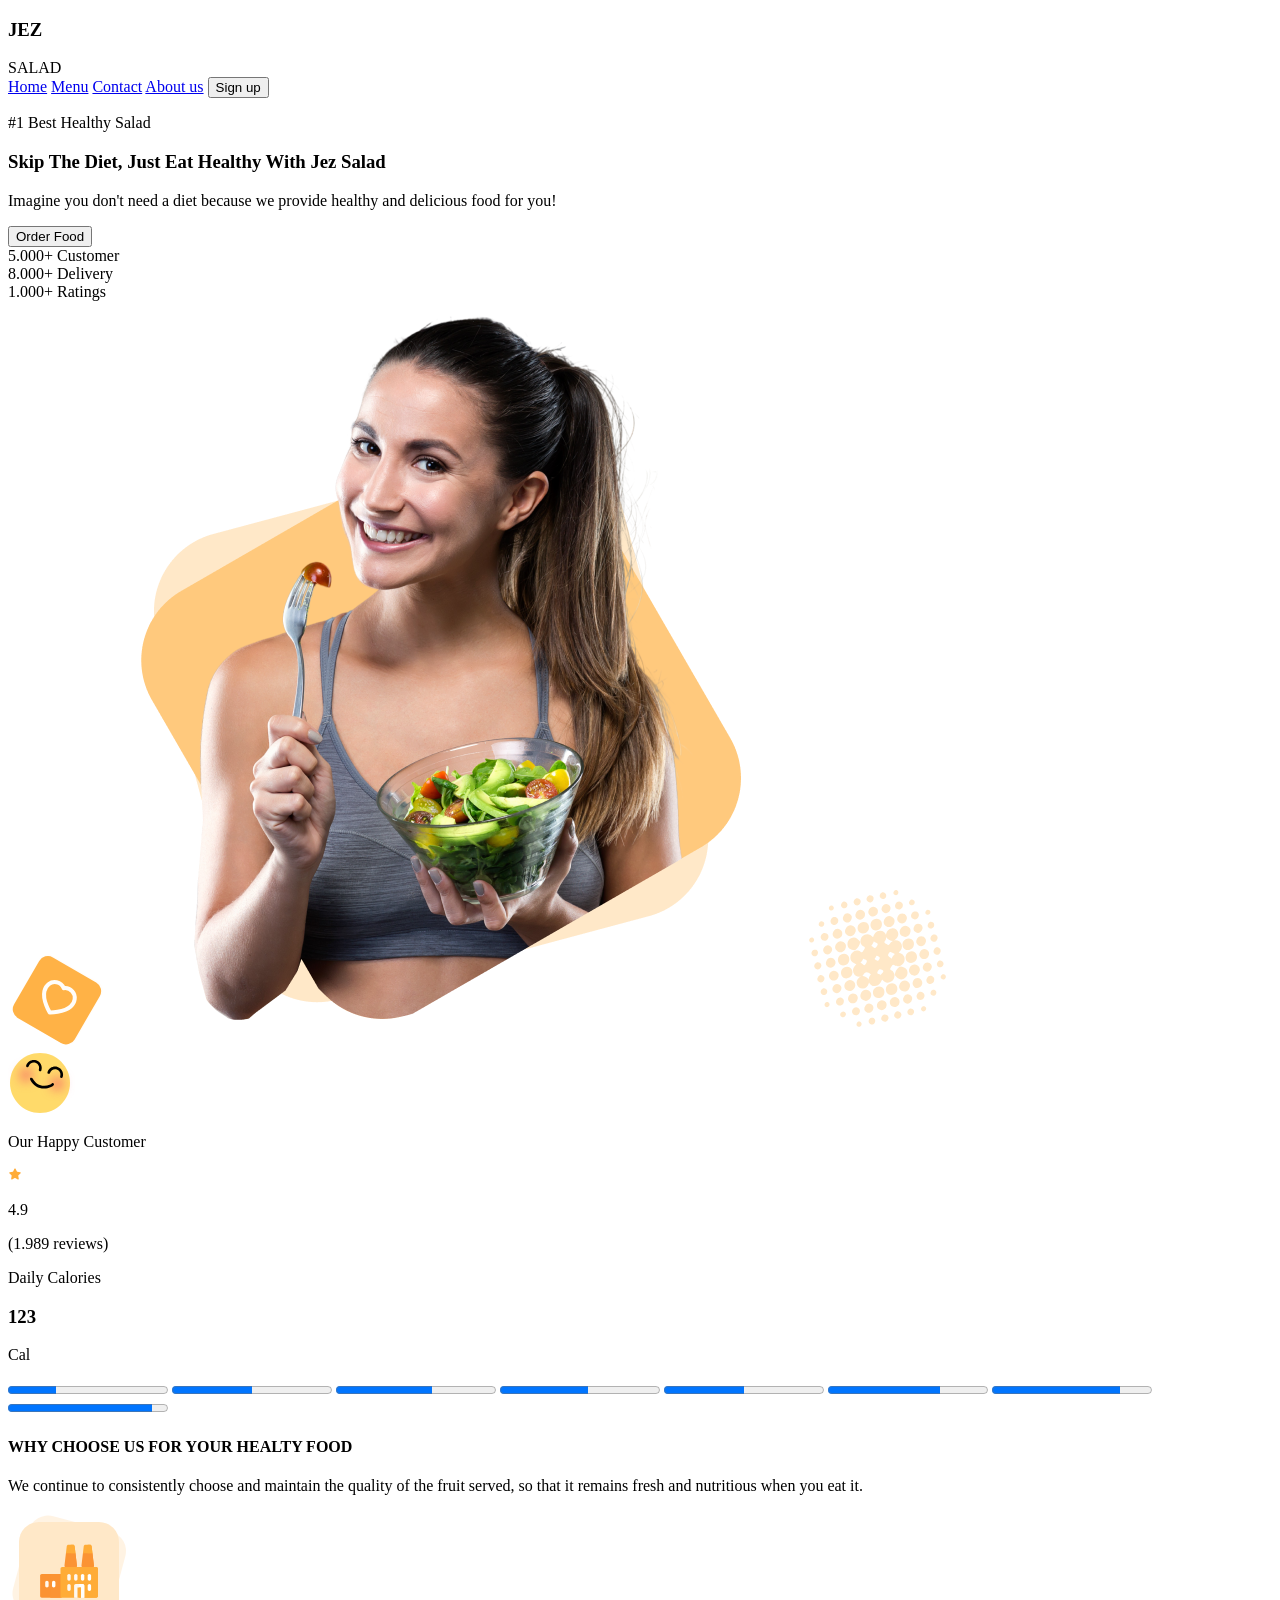
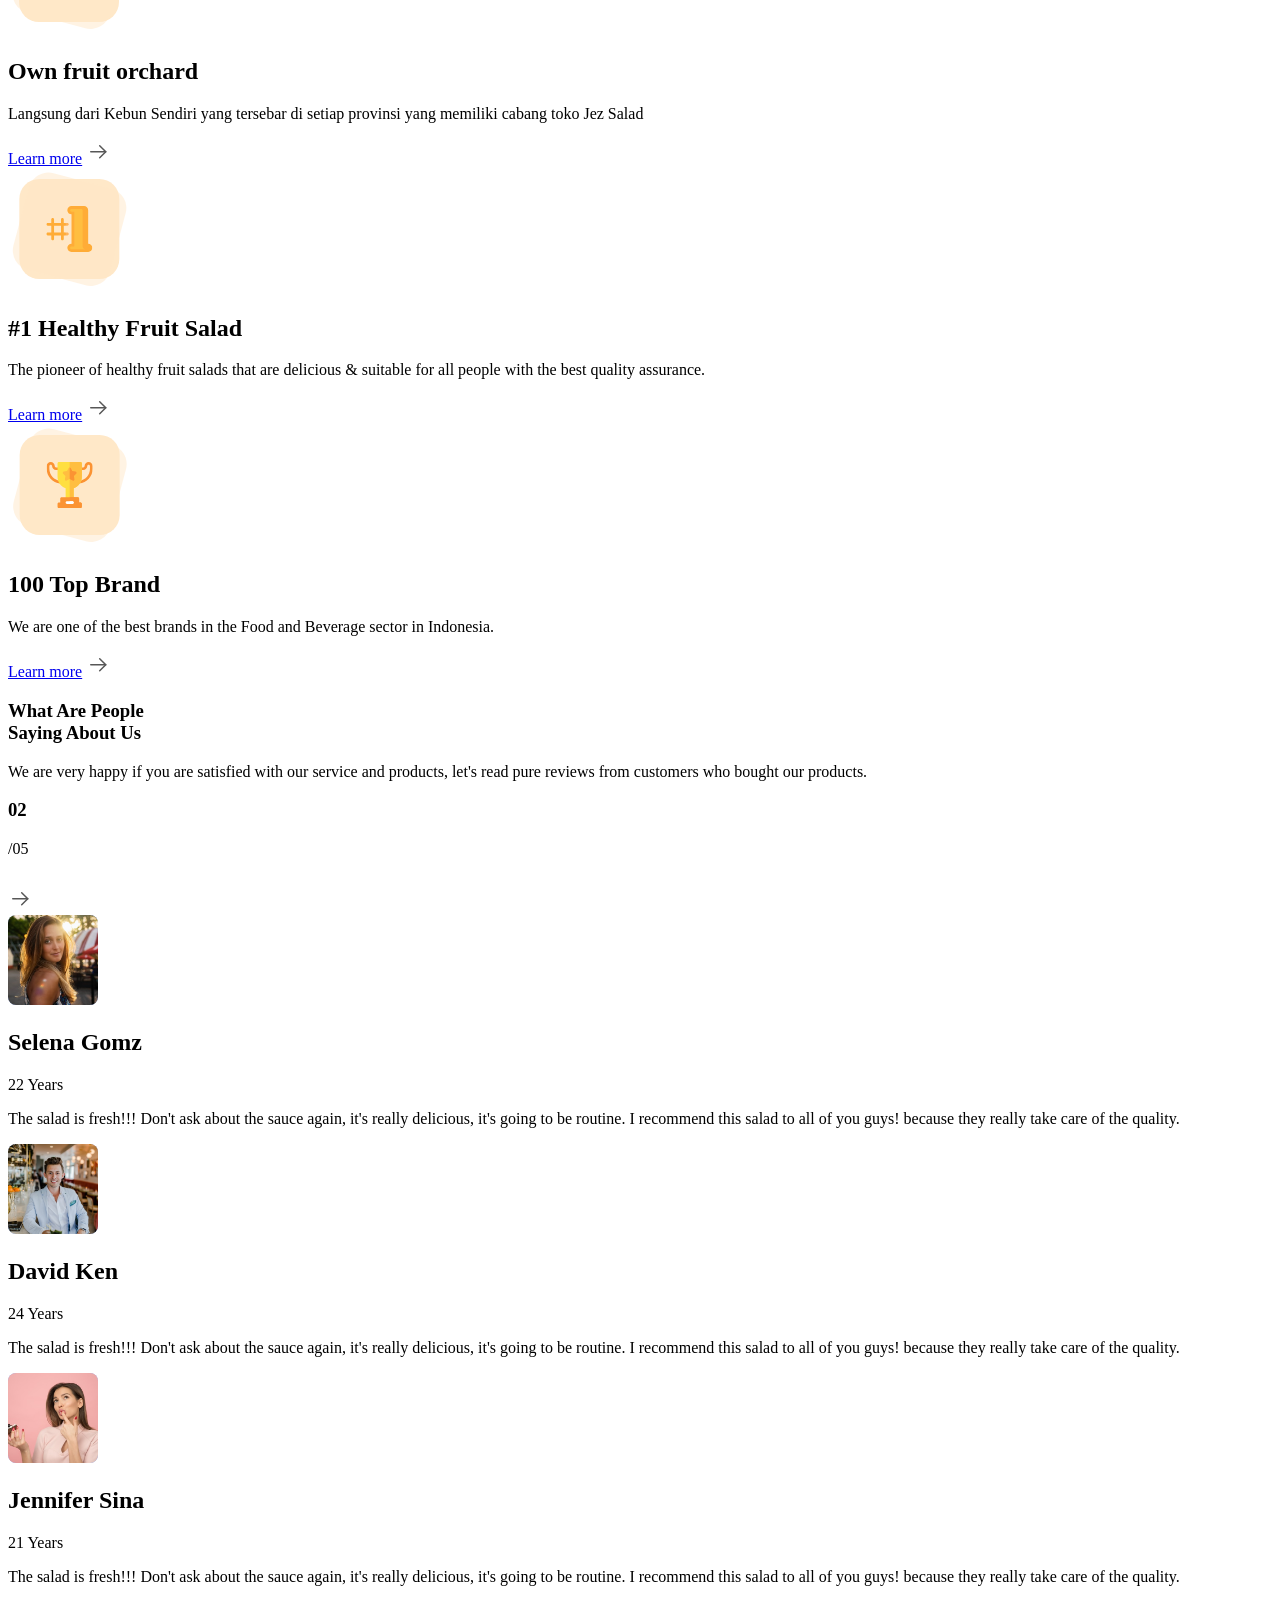
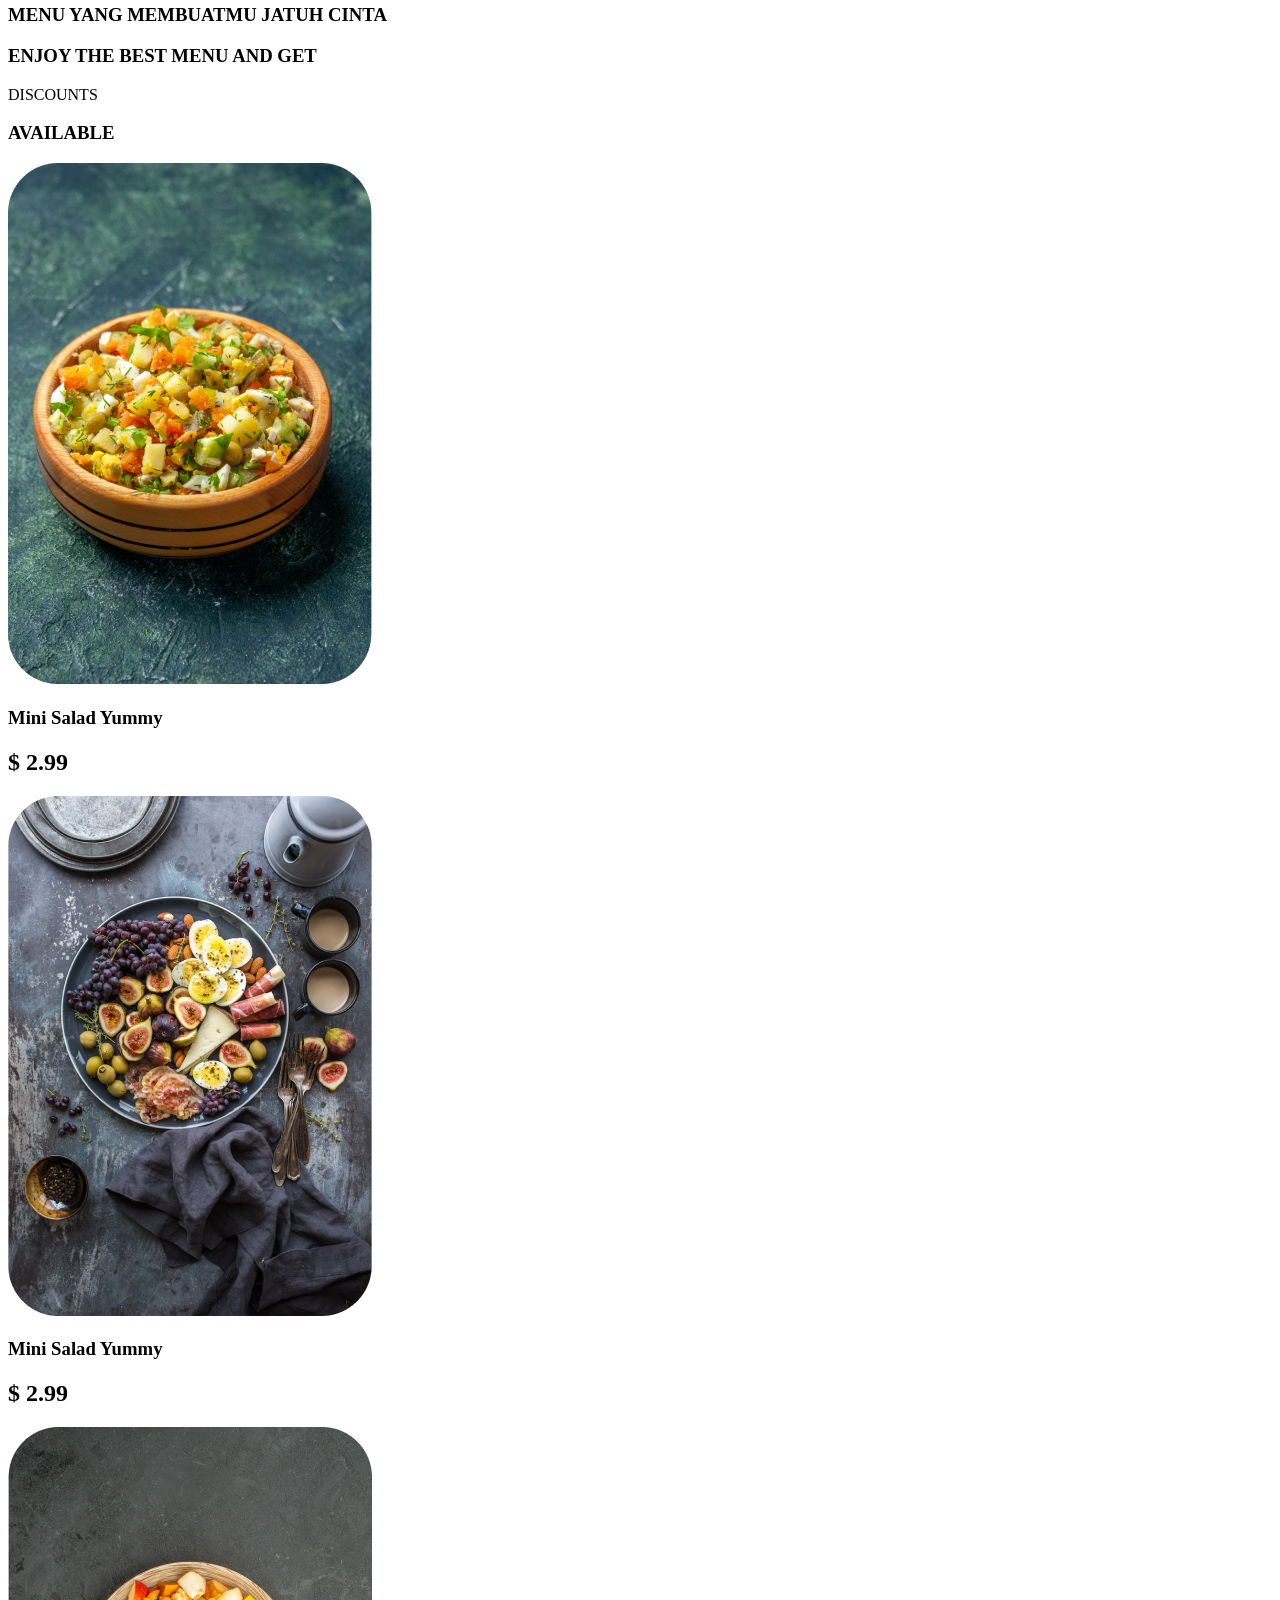
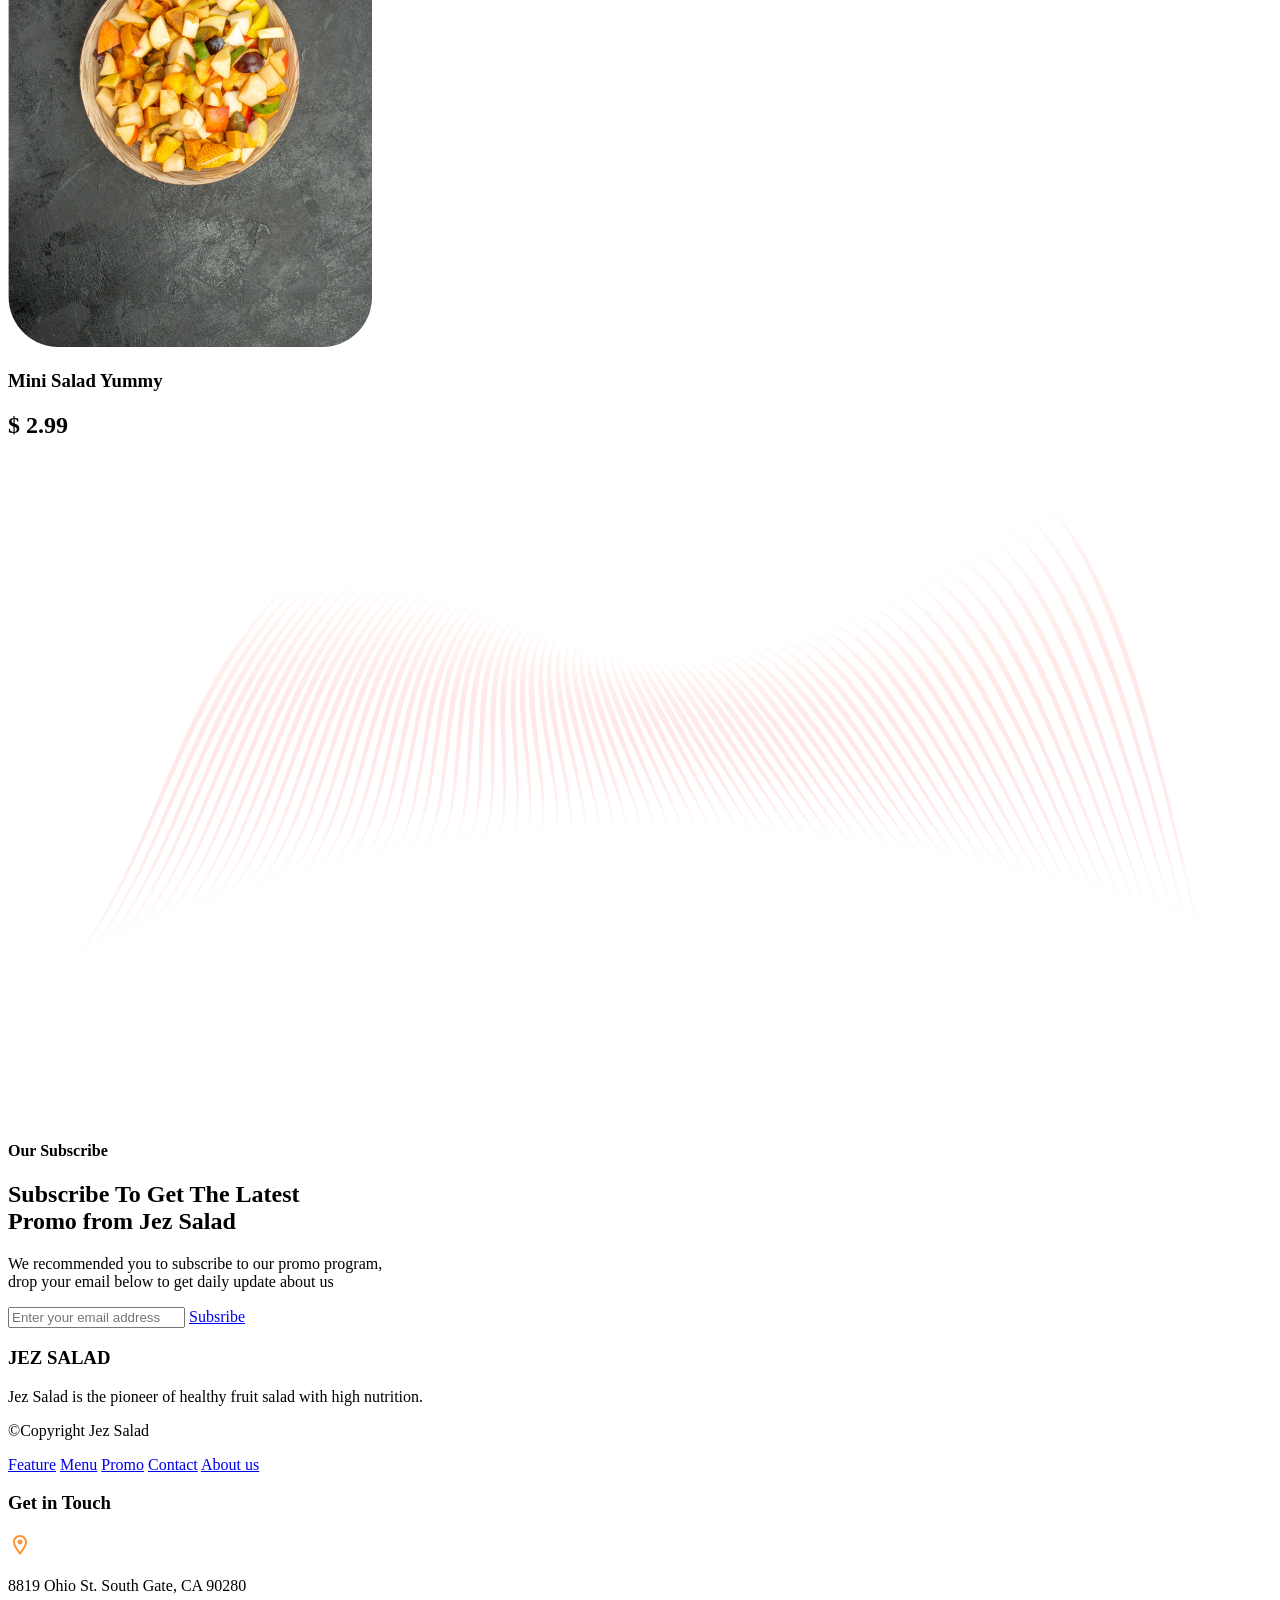
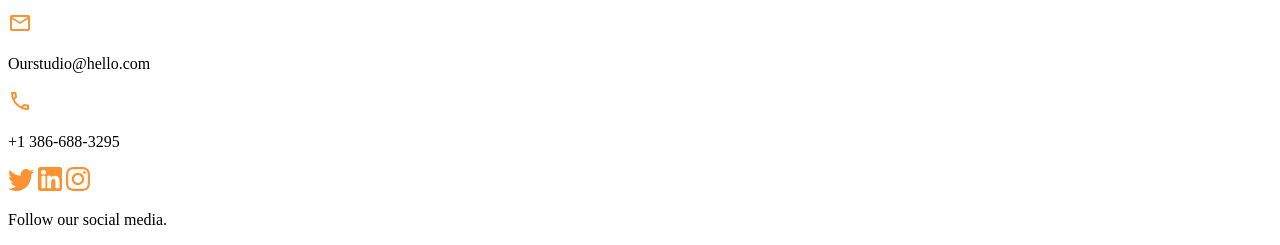
==== index.html @ 5251edda "some changes" ====
<!doctype html>
<html lang="en">
    <head>
        <meta charset="UTF-8" />
        <meta name="viewport" content="width=device-width, initial-scale=1.0" />
        <title>WebPage</title>
    </head>
    <body>
        <header id="header">
            <div class="logo">
                <h3 class="logo-text"><h3 id="colored">JEZ</h3> SALAD</h3>
            </div>
            <nav class="header-nav">
                <a href="#" class="header-link" id="colored">Home</a>
                <a href="#" class="header-link">Menu</a>
                <a href="#" class="header-link">Contact</a>
                <a href="#" class="header-link">About us</a>
                <button class="sign-up-button">Sign up</button>
            </nav>
        </header>
        <main class="main">
            <section class="container-first-page">
                <section class="container-first-page-text">
                    <div class="#1-container">
                        <p class="#1-container-text" id="colored">#1 Best Healthy Salad</p>
                    </div>
                    <h1 class="first-page-text">
                        <span class="skip-text" id="colored">Skip</span> The Diet, Just Eat
                        Healthy With Jez Salad
                    </h1>
                    <p class="skip-text-under">
                        Imagine you don't need a diet because we provide healthy
                        and delicious food for you!
                    </p>
                    <button class="order-food-button" id="colored">Order Food</button>
                    <div class="header-stats">
                        <div class="header-stats">
                            <span class="header-stats-text">5.000+</span>
                            <span class="header-stats-undertext">
                                Customer
                            </span>
                        </div>
                        <div class="header-stats">
                            <span class="header-stats-text">8.000+</span>
                            <span class="header-stats-undertext">
                                Delivery
                            </span>
                        </div>
                        <div class="header-stats">
                            <span class="header-stats-text">1.000+</span>
                            <span class="header-stats-undertext">
                                Ratings
                            </span>
                        </div>
                    </div>
                </section>
                <section class="container-first-page-img">
                    <img
                        class="fifth-page-icon"
                        src="images/heart-icon.svg"
                        alt="background-heart-icon"
                    />
                    <img
                        class="fifth-page-icon"
                        src="images/header-image.png"
                        alt="header-image-woman"
                    />
                    <img
                        class="fifth-page-icon"
                        src="images/background-dots.svg"
                        alt="background-dots"
                    />
                    <div class="customer-comment-contaier">
                        <aside class="smile-icon">
                            <img src="images/smile-icon.svg" alt="smile-icon"/>
                        </aside>
                        <header class="customer-comment">
                            <p class="customer-comment-text">Our Happy Customer</p>
                            <img class="customer-comment-star-icon" src="images/star-icon.svg" alt="star-icon">
                            <p class="customer-comment-text-rating">4.9</p>
                            <span class="customer-comment-text-reviews">(1.989 reviews)</span>
                        </header>
                    </div>
                    <div class="calories-rating">
                        <div class="calories-rating-text-container">
                            <p class="calories-rating-text">Daily Calories</p>
                            <h3 class="calories-rating-text-number">123 </h3><p class="calories-rating-text-cal">Cal</p>
                        </div>
                        <div class="calories-progress-bars">
                            <progress class="calories-progress-bar" value="30" max="100"></progress>
                            <progress class="calories-progress-bar" value="50" max="100"></progress>
                            <progress class="calories-progress-bar" value="60" max="100"></progress>
                            <progress class="calories-progress-bar" value="55" max="100"></progress>
                            <progress class="calories-progress-bar" value="50" max="100"></progress>
                            <progress class="calories-progress-bar" value="70" max="100"></progress>
                            <progress class="calories-progress-bar" value="80" max="100"></progress>
                            <progress class="calories-progress-bar" value="90" max="100"></progress>
                        </div>
                    </div>
                </section>
            </section>
            <section class="container-second-page">
                <section class="second-page-text">
                    <section class="second-page-text-big">
                        <h1 class="second-page-text-1">WHY CHOOSE US FOR <span id="colored">YOUR HEALTY FOOD</span></h1>
                    </section>
                    <section class="second-page-text-small">
                        <p class="second-page-text-2">We continue to consistently choose and maintain the quality of the fruit served, so that it remains fresh and nutritious when you eat it.</p>
                    </section>
                </section>
                <section class="second-page-cards">
                    <article class="second-page-single-card">
                        <div class="card-photo-space">
                            <img class="second-page-card-icon" src="images/first-card-icon.svg" alt="card-1"/>
                        </div>
                        <div class="card-text">
                            <h2 class="card-text-main">Own fruit orchard</h2>
                            <p class="card-description">Langsung dari Kebun Sendiri yang tersebar di setiap provinsi yang memiliki cabang toko Jez Salad</p>
                        </div>
                        <div class="card-link-container">
                            <a href="#">Learn more</a>
                            <img class="second-page-card-icon" src="images/right-arrow.svg" alt="right-arrow"/>
                        </div>
                    </article>
                    <article class="second-page-single-card">
                        <div class="card-photo-space">
                            <img class="second-page-card-icon" src="images/second-card-icon.svg" alt="card-2"/>
                        </div>
                        <div class="card-text">
                            <h2 class="card-text-main">#1 Healthy Fruit Salad</h2>
                            <p class="card-description">The pioneer of healthy fruit salads that are delicious & suitable for all people with the best quality assurance.</p>
                        </div>
                        <div class="card-link-container" id="colored">
                            <a href="#">Learn more</a>
                            <img class="card-right-arrow" src="images/right-arrow.svg" alt="right-arrow"/>
                        </div>
                    </article>
                    <article class="second-page-single-card">
                        <div class="card-photo-space">
                            <img class="card-right-arrow" src="images/third-card-icon.svg" alt="card-3"/>
                        </div>
                        <div class="card-text">
                            <h2 class="card-text-main">100 Top Brand</h2>
                            <p class="card-description">We are one of the best brands in the Food and Beverage sector in Indonesia.</p>
                        </div>
                        <div class="card-link-container">
                            <a href="#">Learn more</a>
                            <img class="card-right-arrow" src="images/right-arrow.svg" alt="right-arrow"/>
                        </div>
                    </article>
                </section>
            </section>
            <section class="container-third-page">
                <section class="third-page-text">
                    <h1 class="third-page-text-1">What Are People<br> Saying <span id="colored">About Us</span></h1>
                    <p class="third-page-text-2">We are very happy if you are satisfied with our service and products, let's read pure reviews from customers who bought our products.</p>
                    <div class="third-page-cards-numeration">
                        <h1 class="third-page-cards-numeration-main">02</h1><span class="third-page-cards-numeration-second">/05</span>
                    </div>
                    <div class="third-page-cards-arrows">
                        <!-- єсі що не видно стрілку вліво бо вона сама біла -->
                        <div class="third-page-cards-left-arrow">
                            <img class="third-page-not-activated-arrow" src="images/left-arrow.svg" alt="left-arrow"/>
                        </div>
                        <div class="third-page-cards-right-arrow">
                            <img class="third-page-activated-arrow" src="images/right-arrow.svg" alt="right-arrow"/>
                        </div>
                    </div>
                </section>
                <section class="third-page-cards">
                    <article class="third-page-single-card">
                        <div class="third-page-card">
                            <div class="third-page-card-photo-space">
                                <img class="reviewer-icon" src="images/reviewer-1.svg" alt="reviewer-card-1"/>
                            </div>
                            <div class="third-page-card-text">
                                <h2 class="reviwer-name">Selena Gomz</h2>
                                <span class="reviewer-age">22 Years</span>
                                <p class="reviewer-review">The salad is fresh!!! Don't ask about the sauce again, it's really delicious, it's going to be routine. I recommend this salad to all of you guys! because they really take care of the quality.</p>
                            </div>
                        </div>
                    </article>
                    <article class="third-page-single-card">
                        <div class="third-page-card">
                            <div class="third-page-card-photo-space">
                                <img class="reviewer-icon" src="images/reviewer-2.svg" alt="reviewer-card-2"/>
                            </div>
                            <div class="third-page-card-text">
                                <h2 class="reviwer-name">David Ken</h2>
                                <span class="reviewer-age">24 Years</span>
                                <p class="reviewer-review">The salad is fresh!!! Don't ask about the sauce again, it's really delicious, it's going to be routine. I recommend this salad to all of you guys! because they really take care of the quality.</p>
                            </div>
                        </div>
                    </article>
                    <article class="third-page-single-card">
                        <div class="third-page-card">
                            <div class="third-page-card-photo-space">
                                <img class="reviewer-icon" src="images/reviewer-3.svg" alt="reviewer-card-3"/>
                            </div>
                            <div class="third-page-card-text">
                                <h2 class="reviwer-name">Jennifer Sina</h2>
                                <span class="reviewer-age">21 Years</span>
                                <p class="reviewer-review">The salad is fresh!!! Don't ask about the sauce again, it's really delicious, it's going to be routine. I recommend this salad to all of you guys! because they really take care of the quality.</p>
                            </div>
                        </div>
                    </article>
                </section>
            </section>
            <section class="fourth-page">
                <section class="fourth-page-text">
                    <div class="fourth-page-text-small-container">
                        <h3 class="fourth-page-text-small" id="colored">MENU YANG MEMBUATMU JATUH CINTA</h3>
                    </div>
                    <div class="fourth-page-text-big">
                        <h1 class="fourth-page-text-big">ENJOY THE BEST MENU AND GET</h1><span id="colored">DISCOUNTS</span><h1 class="fourth-page-text-big"> AVAILABLE</h1>
                    </div>
                </section>
                <section class="fourth-page-cards">
                    <article class="fourth-page-single-card">
                        <div class="fourth-page-card">
                            <div class="fourth-page-card-photo-space">
                                <img class="dish-card" src="images/dish-card-1.png" alt="alt-card-1"/>
                                <div class="fourth-page-card-text-container">
                                    <h3 class="fourth-page-card-text">Mini Salad Yummy</h3>
                                    <h2 class="fourth-page-card-text-price">$ 2.99</h2>
                                </div>
                            </div>
                        </div>
                    </article>
                    <article class="fourth-page-single-card">
                        <div class="fourth-page-card">
                            <div class="fourth-page-card-photo-space">
                                <img class="dish-card" src="images/dish-card-2.png" alt="alt-card-2"/>
                                <div class="fourth-page-card-text-container">
                                    <h3 class="fourth-page-card-text">Mini Salad Yummy</h3>
                                    <h2 class="fourth-page-card-text-price">$ 2.99</h2>
                                </div>
                            </div>
                        </div>
                    </article>
                    <article class="fourth-page-single-card">
                        <div class="fourth-page-card">
                            <div class="fourth-page-card-photo-space">
                                <img class="dish-card" src="images/dish-card-3.png" alt="alt-card-3"/>
                                <div class="fourth-page-card-text-container">
                                    <h3 class="fourth-page-card-text">Mini Salad Yummy</h3>
                                    <h2 class="fourth-page-card-text-price">$ 2.99</h2>
                                </div>
                            </div>
                        </div>
                    </article>
                </section>
            </section>
            <section class="fifth-page">
                <section class="fifth-page-subscription">
                    <img class="subscription-background-image" src="images/subscription-background-lines.svg" alt="subscription-background"/>
                    <div class="fifth-page-subscription-small-main-text-container">
                        <h4 class="fifth-page-subscription-small-main-text" id="colored">Our Subscribe</h4>
                    </div>
                    <div class="fifth-page-subscription-big-main-text-container">
                        <h2 class="fifth-page-subscription-big-main-text">Subscribe To Get The Latest<br>Promo from Jez Salad</h2>
                    </div>
                    <div class="fifth-page-subscription-main-undertext-container">
                        <p class="fifth-page-subscription-main-undertext">We recommended you to subscribe to our promo program,<br> drop your email below to get daily update about us</p>
                    </div>
                    <form class="fifth-page-subscription-email-input-container">

                        <!-- <div class="fifth-page-subscription-email-input">
                            <input type="email" id="email" placeholder="Enter your email address">
                        </div>
                        <div class="fifth-page-subscription-email-submit">
                            <button id="colored">Subscribe</button>
                            <a id="colored" href="#">Subsribe</a>
                        </div> -->

                        <input type="email" id="email" placeholder="Enter your email address">
                        <!-- <button id="colored">Subscribe</button> -->
                        <a id="colored" href="#">Subsribe</a>
                    </form>
                </section>
            </section>
            <footer id="footer">
                <section id="copyright">
                    <div class="logo">
                        <h3 class="logo-text"><span id="colored">JEZ</span> SALAD</h3>
                    </div>
                    <p class="footer-copyright-text">Jez Salad is the pioneer of healthy fruit salad with high nutrition.</p>
                    <p class="footer-copyright">©Copyright Jez Salad</p>
                </section>
                <nav id="footer-links">
                    <a href="#" class="footer-link" id="colored">Feature</a>
                    <a href="#" class="footer-link">Menu</a>
                    <a href="#" class="footer-link">Promo</a>
                    <a href="#" class="footer-link">Contact</a>
                    <a href="#" class="footer-link">About us</a>
                </nav>
                <section id="get-in-touch">
                    <h3 class="get-in-touch-text" id="colored">Get in Touch</h3>
                    <div class="footer-location">
                        <img class="footer-icon" src="images/location_icon.svg" alt="location-icon"/>
                        <p class="footer-location-text">8819 Ohio St. South Gate, CA 90280</p>
                    </div>
                    <div class="footer-email">
                        <img class="footer-icon" src="images/email-icon.svg" alt="email-icon"/>
                        <p class="footer-email-text">Ourstudio@hello.com</p>
                    </div>
                    <div class="footer-phone">
                        <img class="footer-icon" src="images/phone-icon.svg" alt="phone-icon"/>
                        <p class="footer-phone-text">+1 386-688-3295</p>
                    </div>
                </section>
                <section id="social-links">
                    <a href="#" class="footer-link"><img class="footer-icon" src="images/twitter-icon.svg" alt="twitter-icon"/></a>
                    <a href="#" class="footer-link"><img class="footer-icon" src="images/linkedin-icon.svg" alt="linkedin-icon"/></a>
                    <a href="#" class="footer-link"><img class="footer-icon" src="images/insta-icon.svg" alt="insta-icon"/></a>
                    <p class="footer-social-links-text">Follow our social media.</p>
                </section>
            </footer>
        </main>
    </body>
</html>
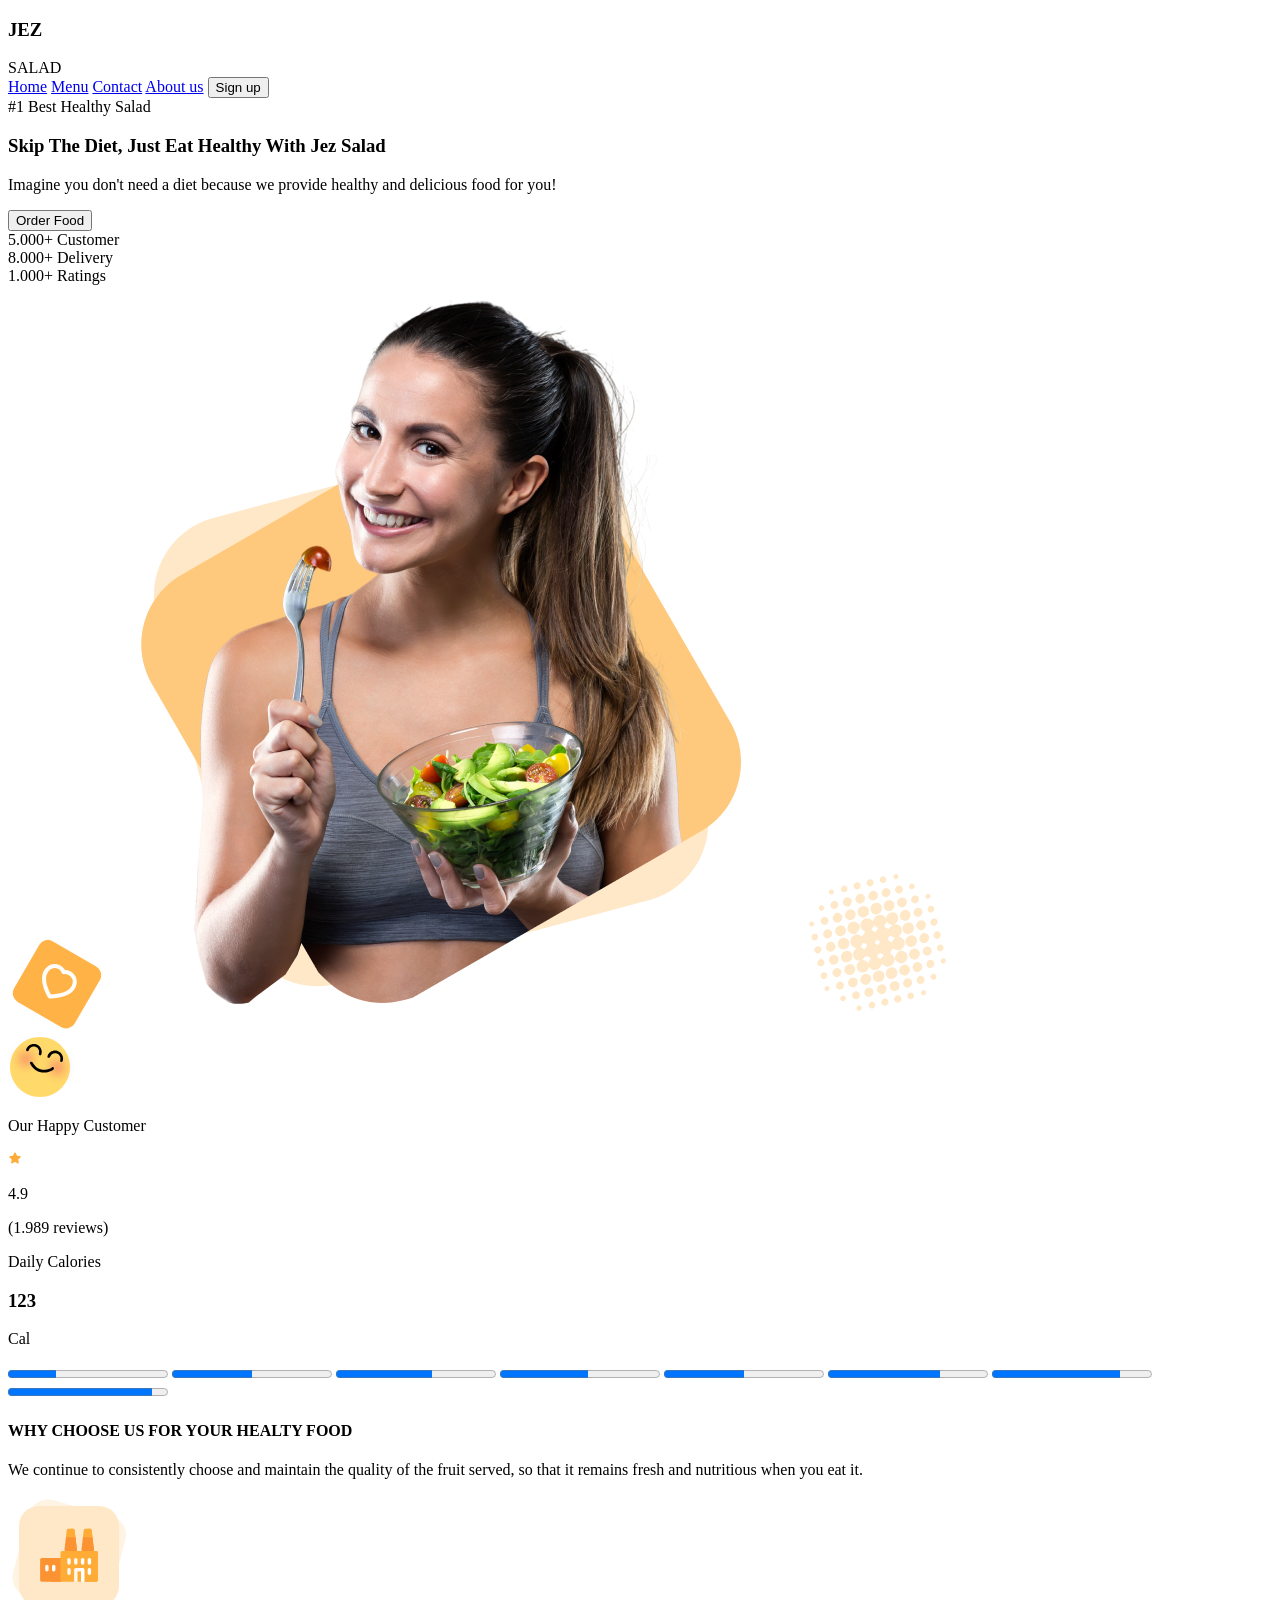
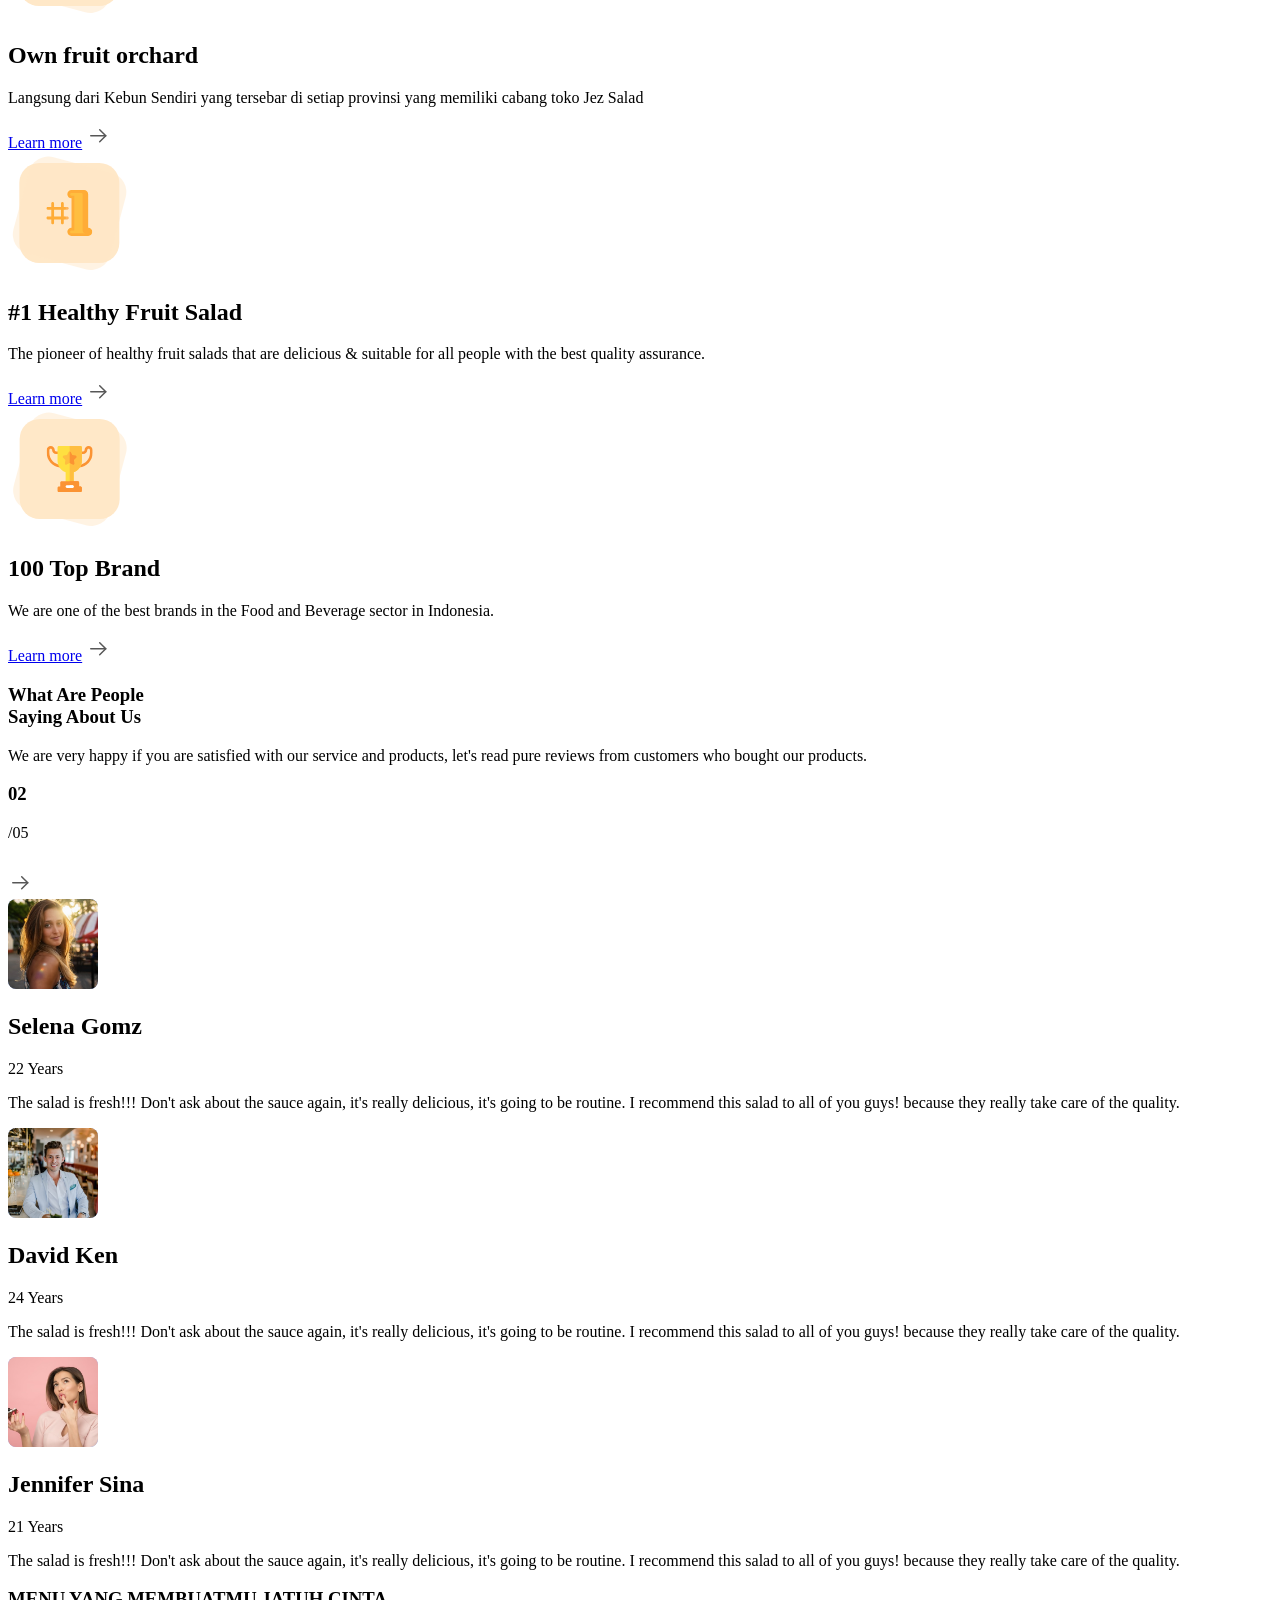
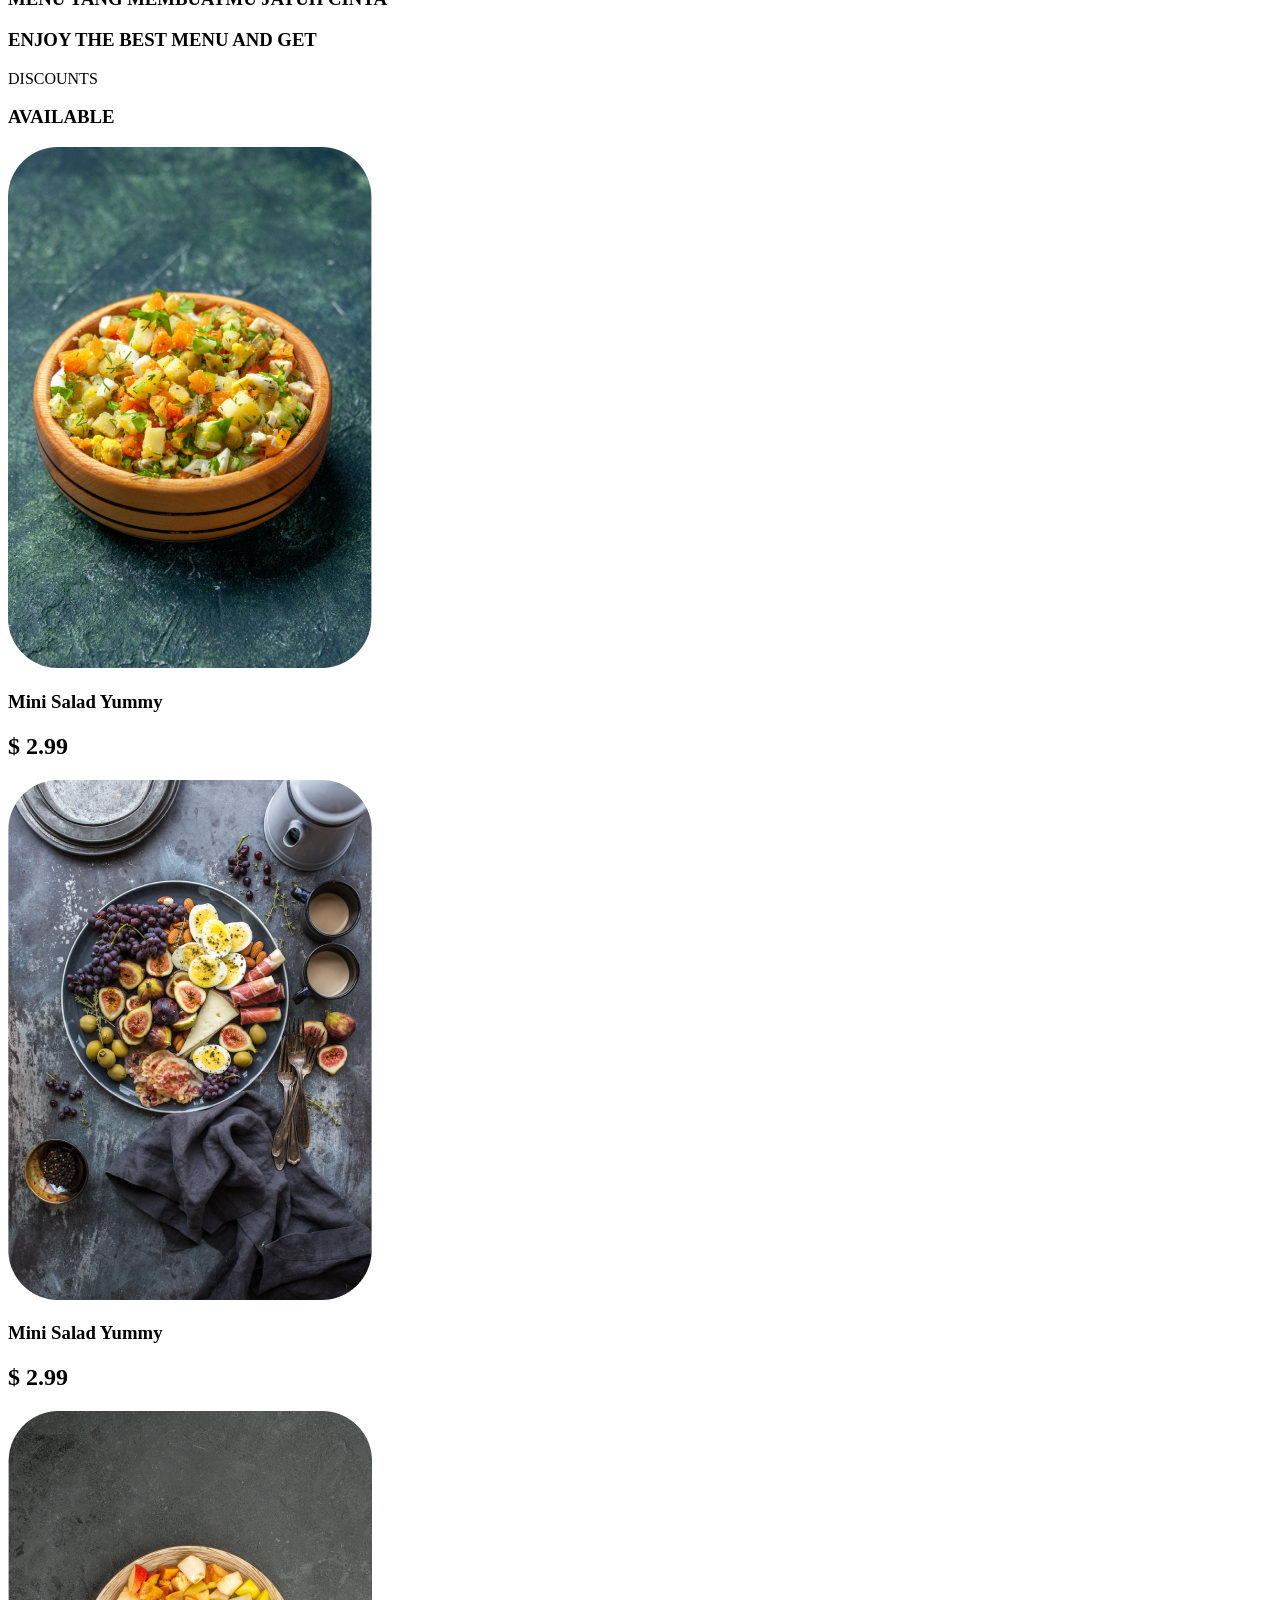
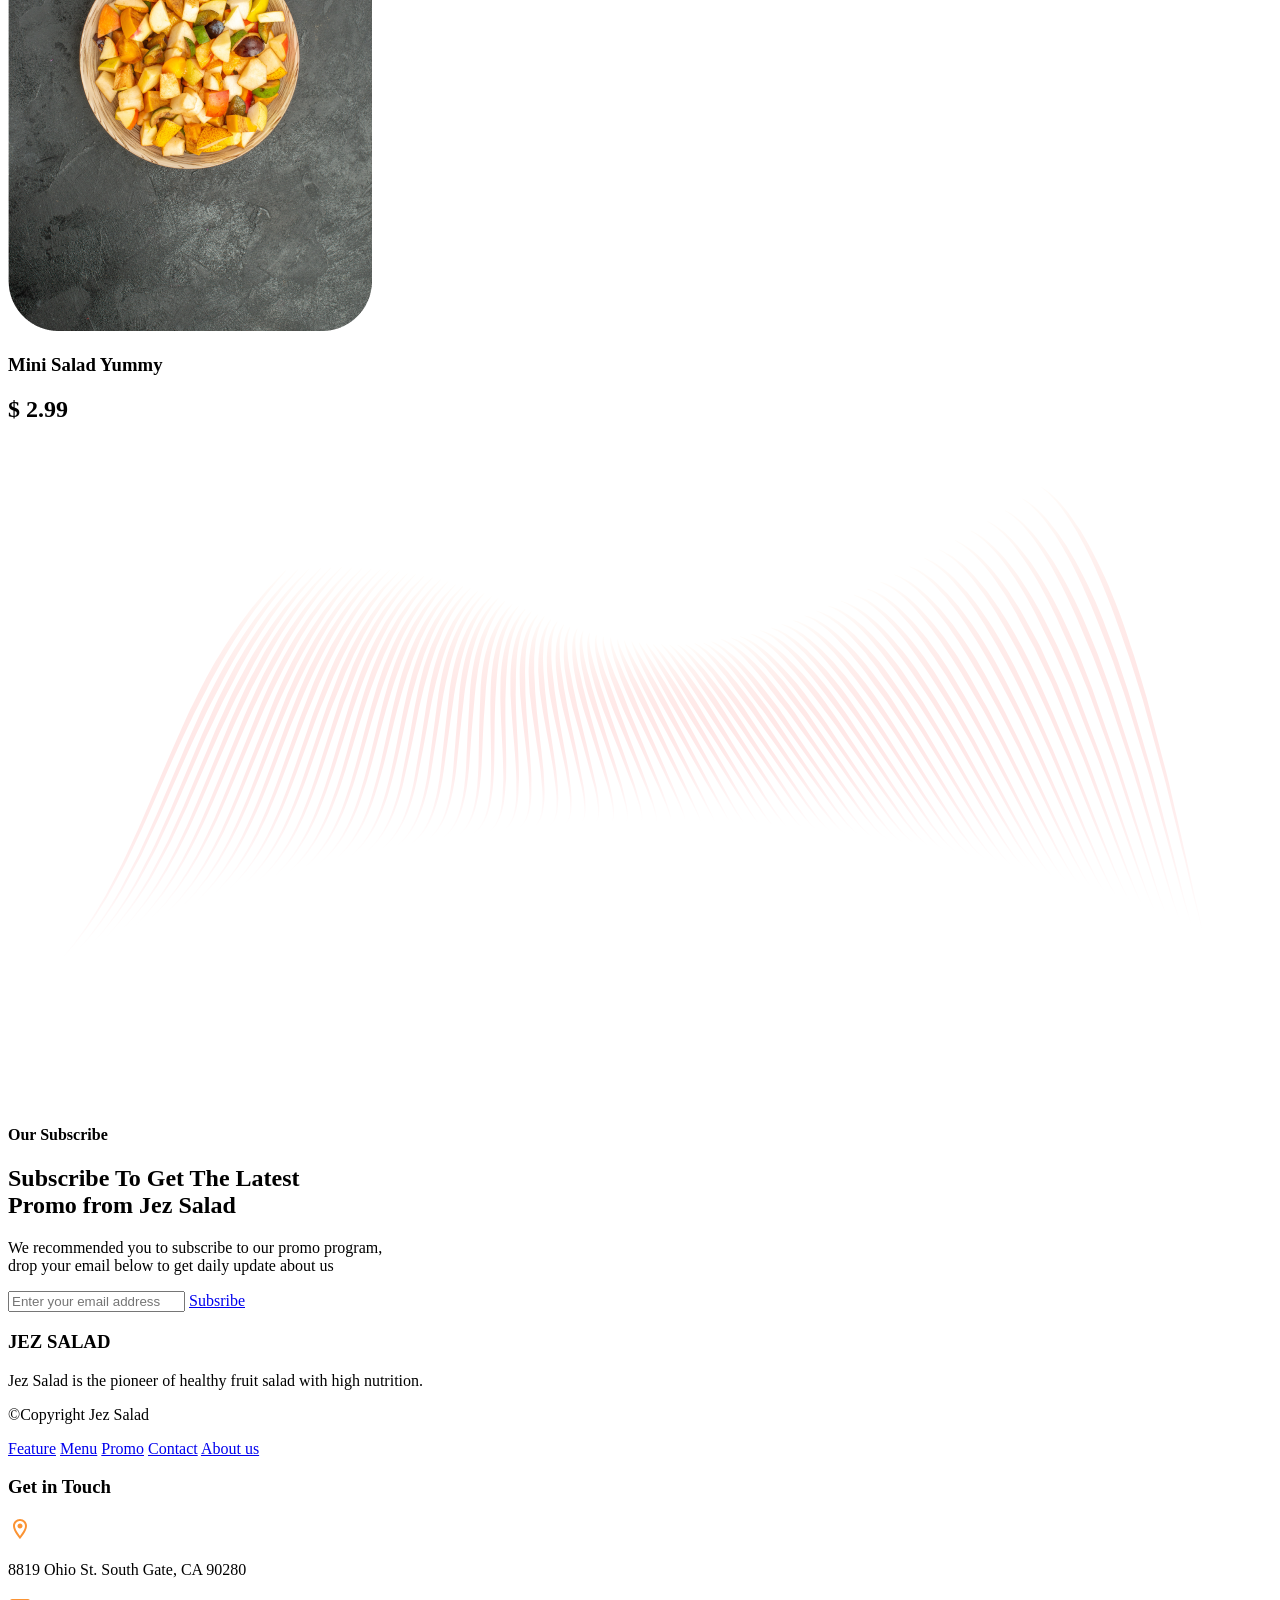
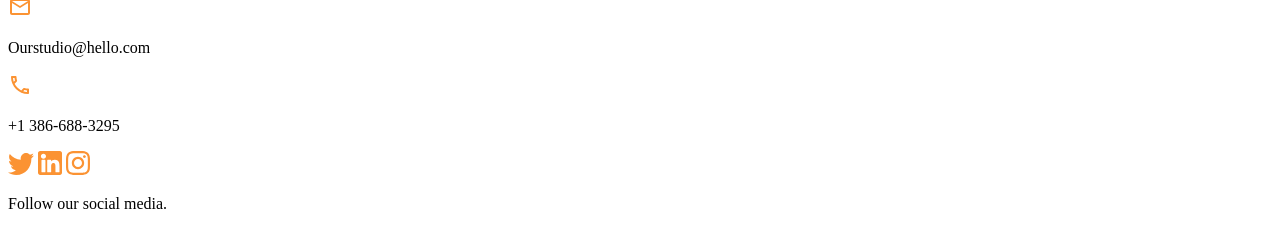
==== commit 7c82bfff: "span to #1" ====
--- a/index.html
+++ b/index.html
@@ -3,7 +3,7 @@
     <head>
         <meta charset="UTF-8" />
         <meta name="viewport" content="width=device-width, initial-scale=1.0" />
-        <title>WebPage</title>
+        <title>Webblock</title>
     </head>
     <body>
         <header id="header">
@@ -19,12 +19,12 @@
             </nav>
         </header>
         <main class="main">
-            <section class="container-first-page">
-                <section class="container-first-page-text">
+            <section class="container-first-block">
+                <section class="container-first-block-text">
                     <div class="#1-container">
-                        <p class="#1-container-text" id="colored">#1 Best Healthy Salad</p>
-                    </div>
-                    <h1 class="first-page-text">
+                        <span class="#1-container-text" id="colored">#1 Best Healthy Salad</span>
+                    </div>
+                    <h1 class="first-block-text">
                         <span class="skip-text" id="colored">Skip</span> The Diet, Just Eat
                         Healthy With Jez Salad
                     </h1>
@@ -54,19 +54,19 @@
                         </div>
                     </div>
                 </section>
-                <section class="container-first-page-img">
+                <section class="container-first-block-img">
                     <img
-                        class="fifth-page-icon"
+                        class="fifth-block-icon"
                         src="images/heart-icon.svg"
                         alt="background-heart-icon"
                     />
                     <img
-                        class="fifth-page-icon"
+                        class="fifth-block-icon"
                         src="images/header-image.png"
                         alt="header-image-woman"
                     />
                     <img
-                        class="fifth-page-icon"
+                        class="fifth-block-icon"
                         src="images/background-dots.svg"
                         alt="background-dots"
                     />
@@ -99,19 +99,19 @@
                     </div>
                 </section>
             </section>
-            <section class="container-second-page">
-                <section class="second-page-text">
-                    <section class="second-page-text-big">
-                        <h1 class="second-page-text-1">WHY CHOOSE US FOR <span id="colored">YOUR HEALTY FOOD</span></h1>
+            <section class="container-second-block">
+                <section class="second-block-text">
+                    <section class="second-block-text-big">
+                        <h1 class="second-block-text-1">WHY CHOOSE US FOR <span id="colored">YOUR HEALTY FOOD</span></h1>
                     </section>
-                    <section class="second-page-text-small">
-                        <p class="second-page-text-2">We continue to consistently choose and maintain the quality of the fruit served, so that it remains fresh and nutritious when you eat it.</p>
+                    <section class="second-block-text-small">
+                        <p class="second-block-text-2">We continue to consistently choose and maintain the quality of the fruit served, so that it remains fresh and nutritious when you eat it.</p>
                     </section>
                 </section>
-                <section class="second-page-cards">
-                    <article class="second-page-single-card">
+                <section class="second-block-cards">
+                    <article class="second-block-single-card">
                         <div class="card-photo-space">
-                            <img class="second-page-card-icon" src="images/first-card-icon.svg" alt="card-1"/>
+                            <img class="second-block-card-icon" src="images/first-card-icon.svg" alt="card-1"/>
                         </div>
                         <div class="card-text">
                             <h2 class="card-text-main">Own fruit orchard</h2>
@@ -119,12 +119,12 @@
                         </div>
                         <div class="card-link-container">
                             <a href="#">Learn more</a>
-                            <img class="second-page-card-icon" src="images/right-arrow.svg" alt="right-arrow"/>
-                        </div>
-                    </article>
-                    <article class="second-page-single-card">
+                            <img class="second-block-card-icon" src="images/right-arrow.svg" alt="right-arrow"/>
+                        </div>
+                    </article>
+                    <article class="second-block-single-card">
                         <div class="card-photo-space">
-                            <img class="second-page-card-icon" src="images/second-card-icon.svg" alt="card-2"/>
+                            <img class="second-block-card-icon" src="images/second-card-icon.svg" alt="card-2"/>
                         </div>
                         <div class="card-text">
                             <h2 class="card-text-main">#1 Healthy Fruit Salad</h2>
@@ -135,7 +135,7 @@
                             <img class="card-right-arrow" src="images/right-arrow.svg" alt="right-arrow"/>
                         </div>
                     </article>
-                    <article class="second-page-single-card">
+                    <article class="second-block-single-card">
                         <div class="card-photo-space">
                             <img class="card-right-arrow" src="images/third-card-icon.svg" alt="card-3"/>
                         </div>
@@ -150,54 +150,54 @@
                     </article>
                 </section>
             </section>
-            <section class="container-third-page">
-                <section class="third-page-text">
-                    <h1 class="third-page-text-1">What Are People<br> Saying <span id="colored">About Us</span></h1>
-                    <p class="third-page-text-2">We are very happy if you are satisfied with our service and products, let's read pure reviews from customers who bought our products.</p>
-                    <div class="third-page-cards-numeration">
-                        <h1 class="third-page-cards-numeration-main">02</h1><span class="third-page-cards-numeration-second">/05</span>
-                    </div>
-                    <div class="third-page-cards-arrows">
+            <section class="container-third-block">
+                <section class="third-block-text">
+                    <h1 class="third-block-text-1">What Are People<br> Saying <span id="colored">About Us</span></h1>
+                    <p class="third-block-text-2">We are very happy if you are satisfied with our service and products, let's read pure reviews from customers who bought our products.</p>
+                    <div class="third-block-cards-numeration">
+                        <h1 class="third-block-cards-numeration-main">02</h1><span class="third-block-cards-numeration-second">/05</span>
+                    </div>
+                    <div class="third-block-cards-arrows">
                         <!-- єсі що не видно стрілку вліво бо вона сама біла -->
-                        <div class="third-page-cards-left-arrow">
-                            <img class="third-page-not-activated-arrow" src="images/left-arrow.svg" alt="left-arrow"/>
-                        </div>
-                        <div class="third-page-cards-right-arrow">
-                            <img class="third-page-activated-arrow" src="images/right-arrow.svg" alt="right-arrow"/>
-                        </div>
-                    </div>
-                </section>
-                <section class="third-page-cards">
-                    <article class="third-page-single-card">
-                        <div class="third-page-card">
-                            <div class="third-page-card-photo-space">
+                        <div class="third-block-cards-left-arrow">
+                            <img class="third-block-not-activated-arrow" src="images/left-arrow.svg" alt="left-arrow"/>
+                        </div>
+                        <div class="third-block-cards-right-arrow">
+                            <img class="third-block-activated-arrow" src="images/right-arrow.svg" alt="right-arrow"/>
+                        </div>
+                    </div>
+                </section>
+                <section class="third-block-cards">
+                    <article class="third-block-single-card">
+                        <div class="third-block-card">
+                            <div class="third-block-card-photo-space">
                                 <img class="reviewer-icon" src="images/reviewer-1.svg" alt="reviewer-card-1"/>
                             </div>
-                            <div class="third-page-card-text">
+                            <div class="third-block-card-text">
                                 <h2 class="reviwer-name">Selena Gomz</h2>
                                 <span class="reviewer-age">22 Years</span>
                                 <p class="reviewer-review">The salad is fresh!!! Don't ask about the sauce again, it's really delicious, it's going to be routine. I recommend this salad to all of you guys! because they really take care of the quality.</p>
                             </div>
                         </div>
                     </article>
-                    <article class="third-page-single-card">
-                        <div class="third-page-card">
-                            <div class="third-page-card-photo-space">
+                    <article class="third-block-single-card">
+                        <div class="third-block-card">
+                            <div class="third-block-card-photo-space">
                                 <img class="reviewer-icon" src="images/reviewer-2.svg" alt="reviewer-card-2"/>
                             </div>
-                            <div class="third-page-card-text">
+                            <div class="third-block-card-text">
                                 <h2 class="reviwer-name">David Ken</h2>
                                 <span class="reviewer-age">24 Years</span>
                                 <p class="reviewer-review">The salad is fresh!!! Don't ask about the sauce again, it's really delicious, it's going to be routine. I recommend this salad to all of you guys! because they really take care of the quality.</p>
                             </div>
                         </div>
                     </article>
-                    <article class="third-page-single-card">
-                        <div class="third-page-card">
-                            <div class="third-page-card-photo-space">
+                    <article class="third-block-single-card">
+                        <div class="third-block-card">
+                            <div class="third-block-card-photo-space">
                                 <img class="reviewer-icon" src="images/reviewer-3.svg" alt="reviewer-card-3"/>
                             </div>
-                            <div class="third-page-card-text">
+                            <div class="third-block-card-text">
                                 <h2 class="reviwer-name">Jennifer Sina</h2>
                                 <span class="reviewer-age">21 Years</span>
                                 <p class="reviewer-review">The salad is fresh!!! Don't ask about the sauce again, it's really delicious, it's going to be routine. I recommend this salad to all of you guys! because they really take care of the quality.</p>
@@ -206,75 +206,66 @@
                     </article>
                 </section>
             </section>
-            <section class="fourth-page">
-                <section class="fourth-page-text">
-                    <div class="fourth-page-text-small-container">
-                        <h3 class="fourth-page-text-small" id="colored">MENU YANG MEMBUATMU JATUH CINTA</h3>
-                    </div>
-                    <div class="fourth-page-text-big">
-                        <h1 class="fourth-page-text-big">ENJOY THE BEST MENU AND GET</h1><span id="colored">DISCOUNTS</span><h1 class="fourth-page-text-big"> AVAILABLE</h1>
-                    </div>
-                </section>
-                <section class="fourth-page-cards">
-                    <article class="fourth-page-single-card">
-                        <div class="fourth-page-card">
-                            <div class="fourth-page-card-photo-space">
+            <section class="fourth-block">
+                <section class="fourth-block-text">
+                    <div class="fourth-block-text-small-container">
+                        <h3 class="fourth-block-text-small" id="colored">MENU YANG MEMBUATMU JATUH CINTA</h3>
+                    </div>
+                    <div class="fourth-block-text-big">
+                        <h1 class="fourth-block-text-big">ENJOY THE BEST MENU AND GET</h1><span id="colored">DISCOUNTS</span><h1 class="fourth-block-text-big"> AVAILABLE</h1>
+                    </div>
+                </section>
+                <section class="fourth-block-cards">
+                    <article class="fourth-block-single-card">
+                        <div class="fourth-block-card">
+                            <div class="fourth-block-card-photo-space">
                                 <img class="dish-card" src="images/dish-card-1.png" alt="alt-card-1"/>
-                                <div class="fourth-page-card-text-container">
-                                    <h3 class="fourth-page-card-text">Mini Salad Yummy</h3>
-                                    <h2 class="fourth-page-card-text-price">$ 2.99</h2>
+                                <div class="fourth-block-card-text-container">
+                                    <h3 class="fourth-block-card-text">Mini Salad Yummy</h3>
+                                    <h2 class="fourth-block-card-text-price">$ 2.99</h2>
                                 </div>
                             </div>
                         </div>
                     </article>
-                    <article class="fourth-page-single-card">
-                        <div class="fourth-page-card">
-                            <div class="fourth-page-card-photo-space">
+                    <article class="fourth-block-single-card">
+                        <div class="fourth-block-card">
+                            <div class="fourth-block-card-photo-space">
                                 <img class="dish-card" src="images/dish-card-2.png" alt="alt-card-2"/>
-                                <div class="fourth-page-card-text-container">
-                                    <h3 class="fourth-page-card-text">Mini Salad Yummy</h3>
-                                    <h2 class="fourth-page-card-text-price">$ 2.99</h2>
+                                <div class="fourth-block-card-text-container">
+                                    <h3 class="fourth-block-card-text">Mini Salad Yummy</h3>
+                                    <h2 class="fourth-block-card-text-price">$ 2.99</h2>
                                 </div>
                             </div>
                         </div>
                     </article>
-                    <article class="fourth-page-single-card">
-                        <div class="fourth-page-card">
-                            <div class="fourth-page-card-photo-space">
+                    <article class="fourth-block-single-card">
+                        <div class="fourth-block-card">
+                            <div class="fourth-block-card-photo-space">
                                 <img class="dish-card" src="images/dish-card-3.png" alt="alt-card-3"/>
-                                <div class="fourth-page-card-text-container">
-                                    <h3 class="fourth-page-card-text">Mini Salad Yummy</h3>
-                                    <h2 class="fourth-page-card-text-price">$ 2.99</h2>
+                                <div class="fourth-block-card-text-container">
+                                    <h3 class="fourth-block-card-text">Mini Salad Yummy</h3>
+                                    <h2 class="fourth-block-card-text-price">$ 2.99</h2>
                                 </div>
                             </div>
                         </div>
                     </article>
                 </section>
             </section>
-            <section class="fifth-page">
-                <section class="fifth-page-subscription">
+            <section class="fifth-block">
+                <section class="fifth-block-subscription">
                     <img class="subscription-background-image" src="images/subscription-background-lines.svg" alt="subscription-background"/>
-                    <div class="fifth-page-subscription-small-main-text-container">
-                        <h4 class="fifth-page-subscription-small-main-text" id="colored">Our Subscribe</h4>
-                    </div>
-                    <div class="fifth-page-subscription-big-main-text-container">
-                        <h2 class="fifth-page-subscription-big-main-text">Subscribe To Get The Latest<br>Promo from Jez Salad</h2>
-                    </div>
-                    <div class="fifth-page-subscription-main-undertext-container">
-                        <p class="fifth-page-subscription-main-undertext">We recommended you to subscribe to our promo program,<br> drop your email below to get daily update about us</p>
-                    </div>
-                    <form class="fifth-page-subscription-email-input-container">
-
-                        <!-- <div class="fifth-page-subscription-email-input">
-                            <input type="email" id="email" placeholder="Enter your email address">
-                        </div>
-                        <div class="fifth-page-subscription-email-submit">
-                            <button id="colored">Subscribe</button>
-                            <a id="colored" href="#">Subsribe</a>
-                        </div> -->
-
+                    <div class="fifth-block-subscription-small-main-text-container">
+                        <h4 class="fifth-block-subscription-small-main-text" id="colored">Our Subscribe</h4>
+                    </div>
+                    <div class="fifth-block-subscription-big-main-text-container">
+                        <h2 class="fifth-block-subscription-big-main-text">Subscribe To Get The Latest<br>Promo from Jez Salad</h2>
+                    </div>
+                    <div class="fifth-block-subscription-main-undertext-container">
+                        <p class="fifth-block-subscription-main-undertext">We recommended you to subscribe to our promo program,<br> drop your email below to get daily update about us</p>
+                    </div>
+                    <form class="fifth-block-subscription-email-input-container">
                         <input type="email" id="email" placeholder="Enter your email address">
-                        <!-- <button id="colored">Subscribe</button> -->
+                        <!-- <button id="colored" type="submit">Subscribe</button> -->
                         <a id="colored" href="#">Subsribe</a>
                     </form>
                 </section>
@@ -298,15 +289,15 @@
                     <h3 class="get-in-touch-text" id="colored">Get in Touch</h3>
                     <div class="footer-location">
                         <img class="footer-icon" src="images/location_icon.svg" alt="location-icon"/>
-                        <p class="footer-location-text">8819 Ohio St. South Gate, CA 90280</p>
+                        <p class="footer-text">8819 Ohio St. South Gate, CA 90280</p>
                     </div>
                     <div class="footer-email">
                         <img class="footer-icon" src="images/email-icon.svg" alt="email-icon"/>
-                        <p class="footer-email-text">Ourstudio@hello.com</p>
+                        <p class="footer-text">Ourstudio@hello.com</p>
                     </div>
                     <div class="footer-phone">
                         <img class="footer-icon" src="images/phone-icon.svg" alt="phone-icon"/>
-                        <p class="footer-phone-text">+1 386-688-3295</p>
+                        <p class="footer-text">+1 386-688-3295</p>
                     </div>
                 </section>
                 <section id="social-links">
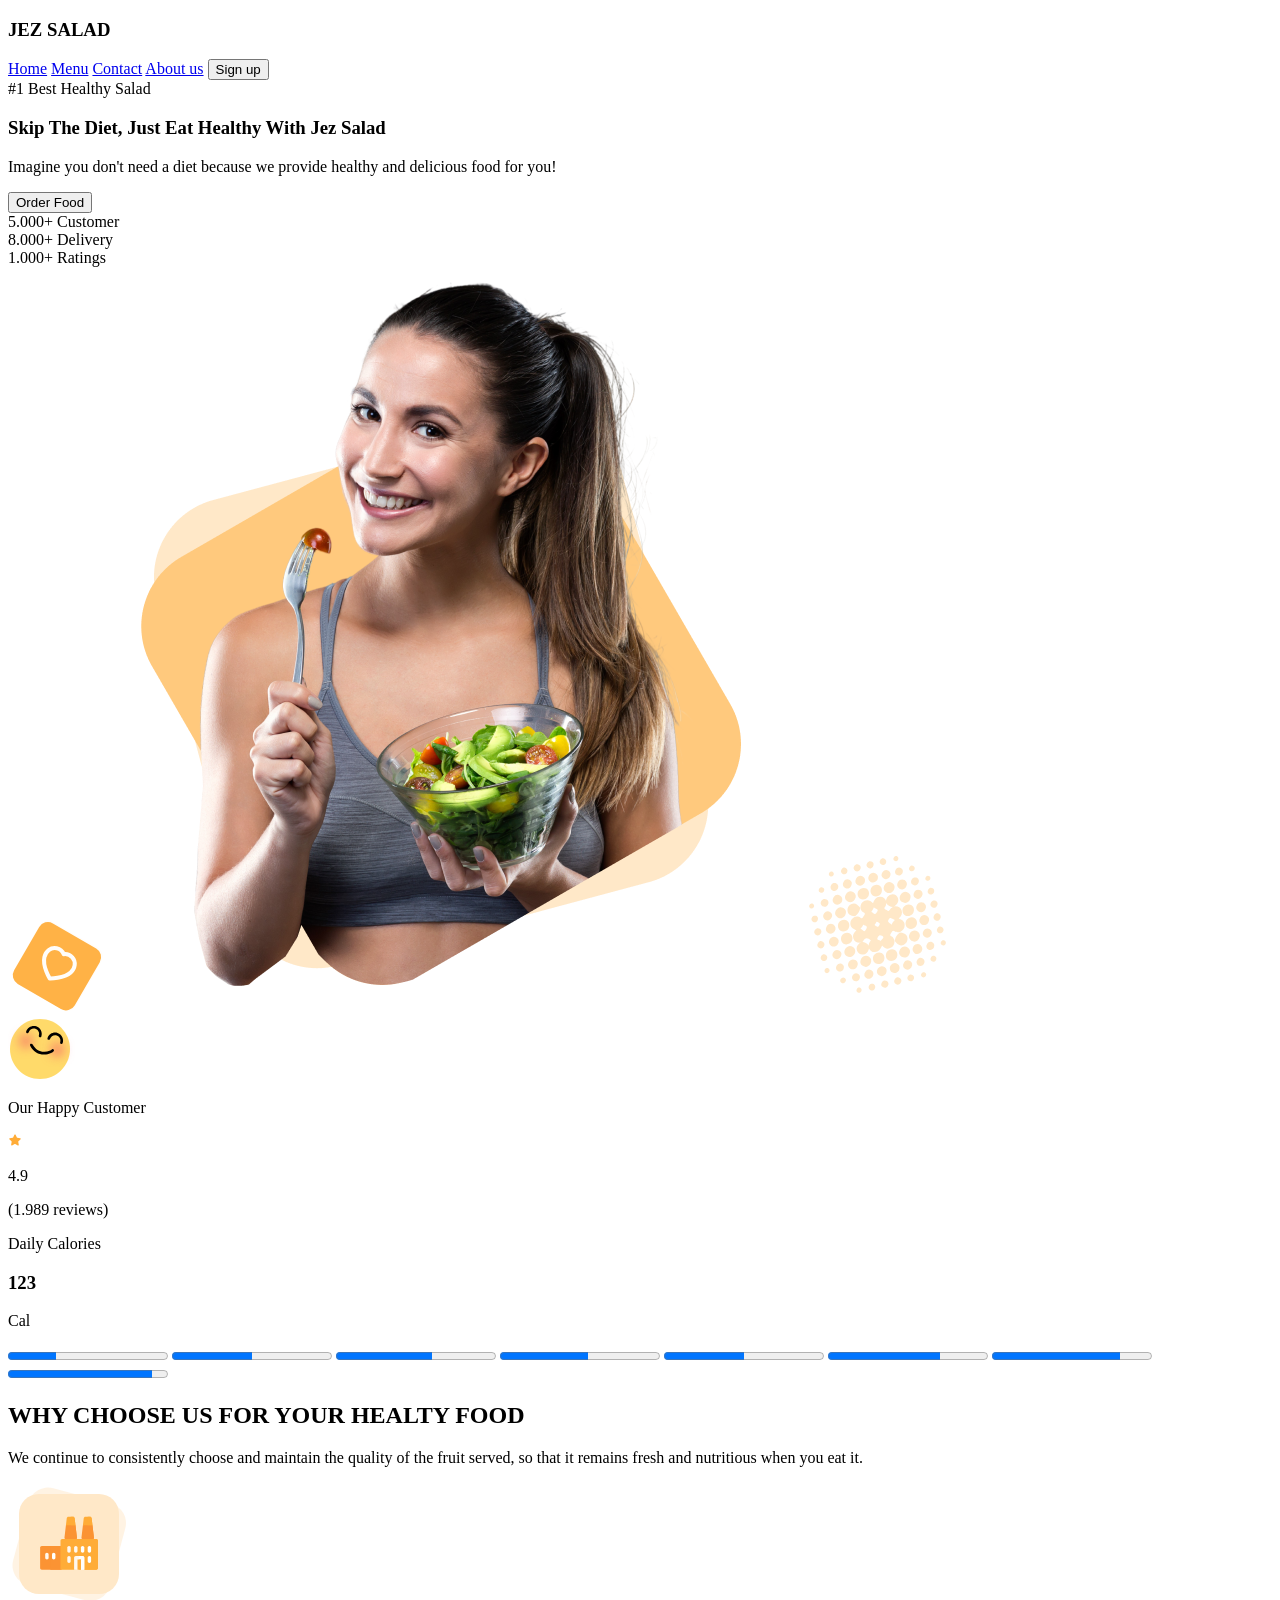
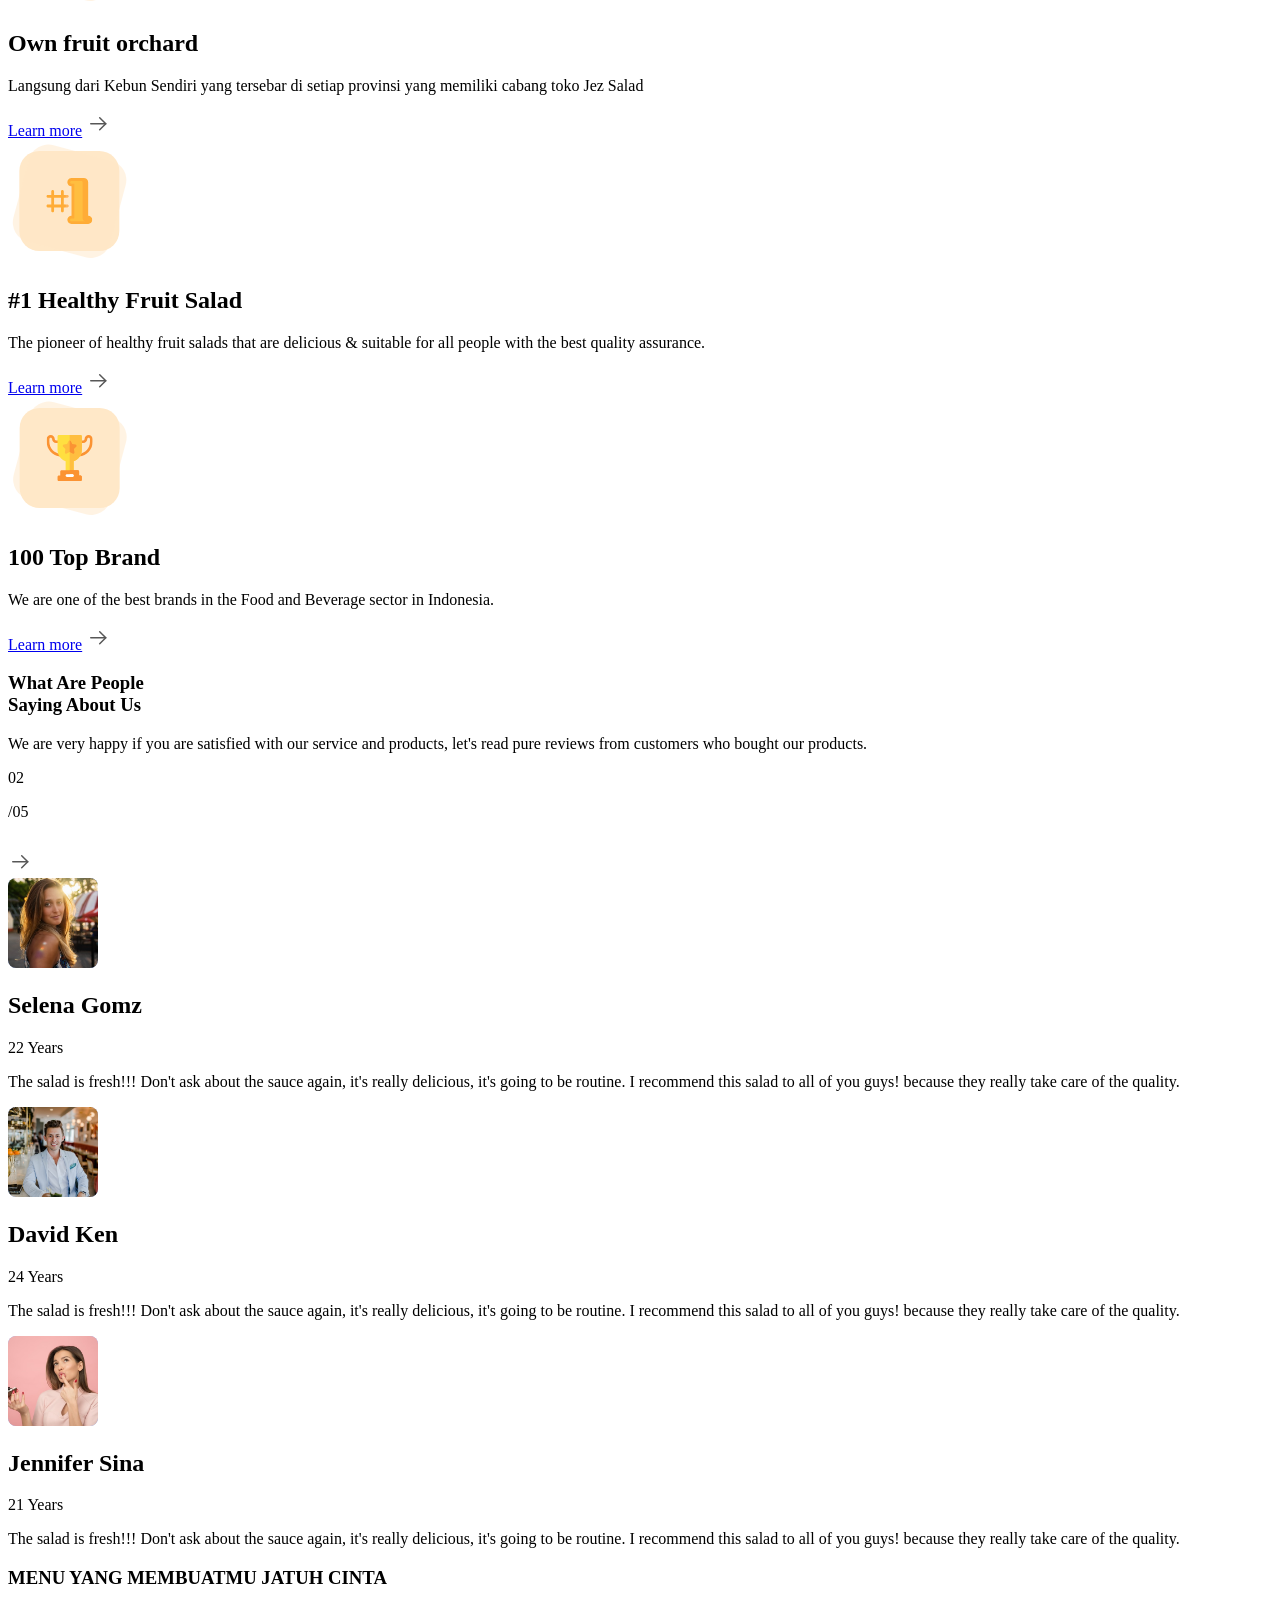
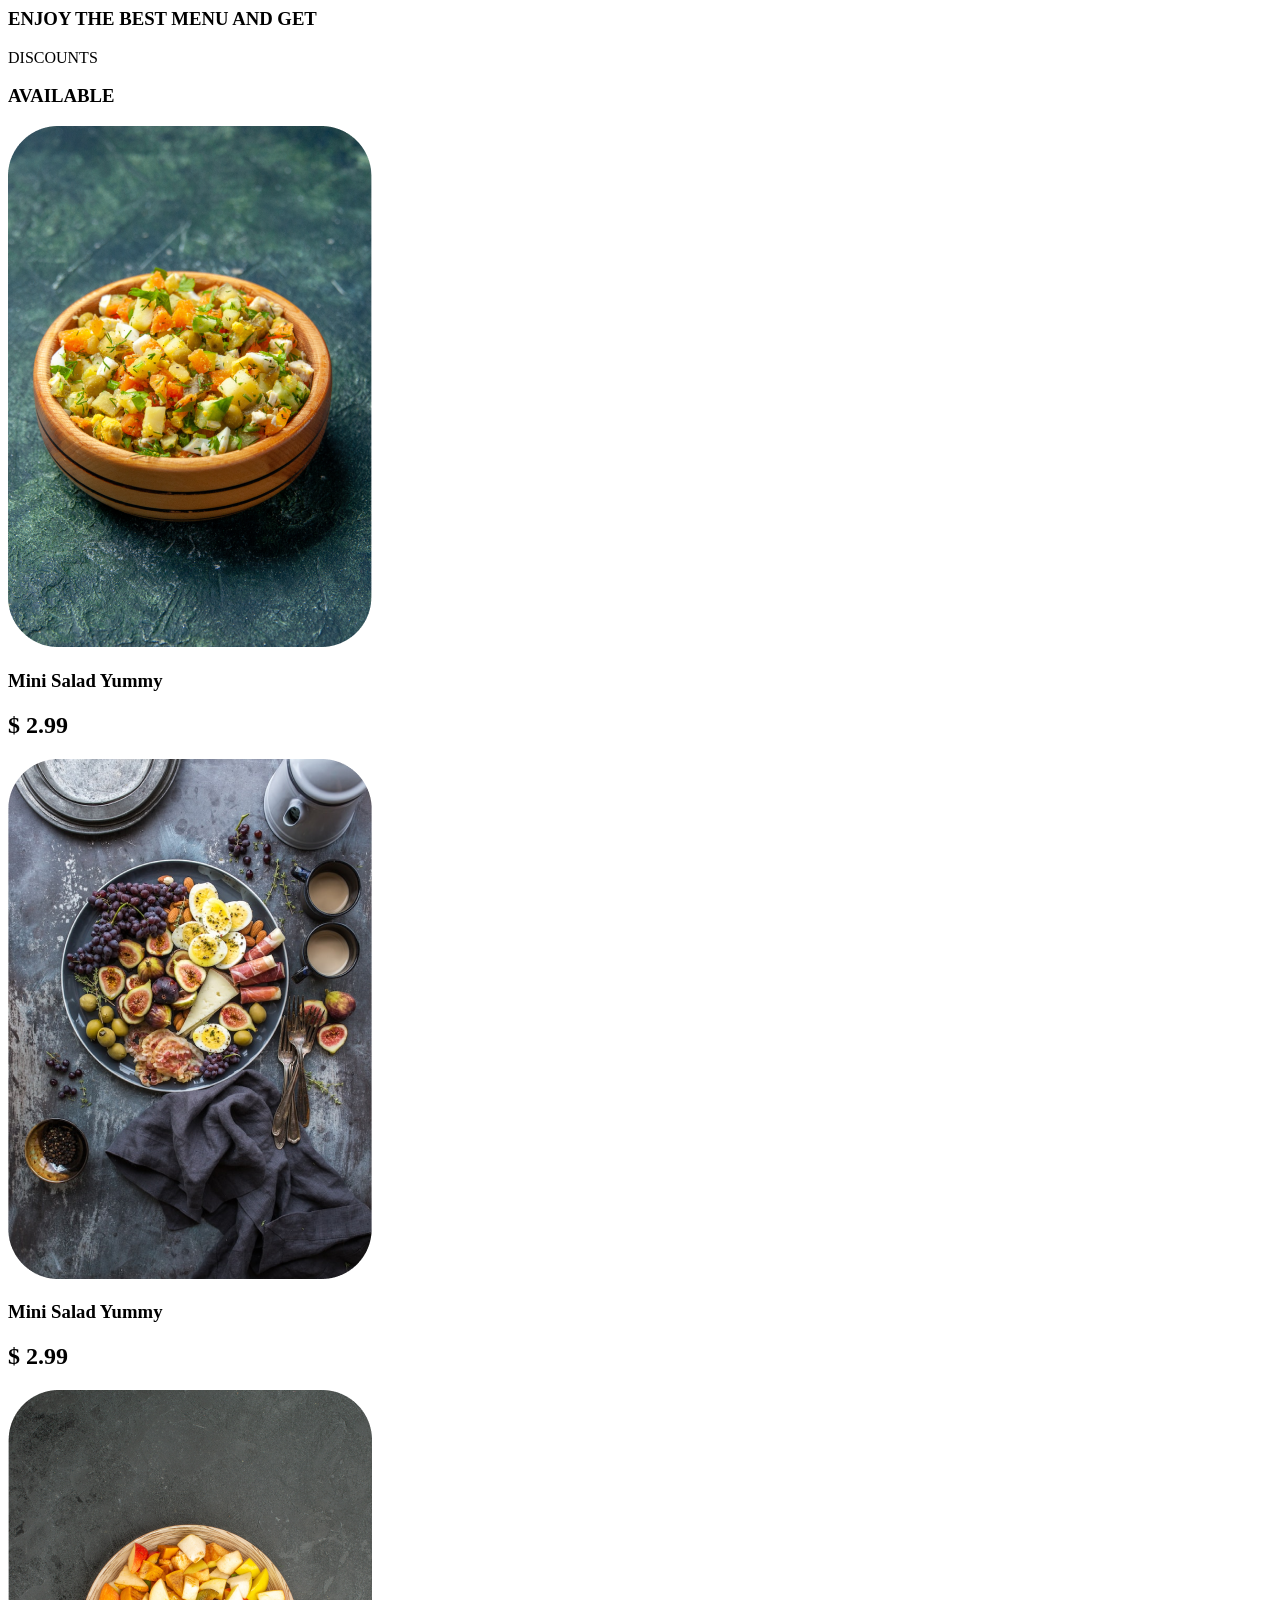
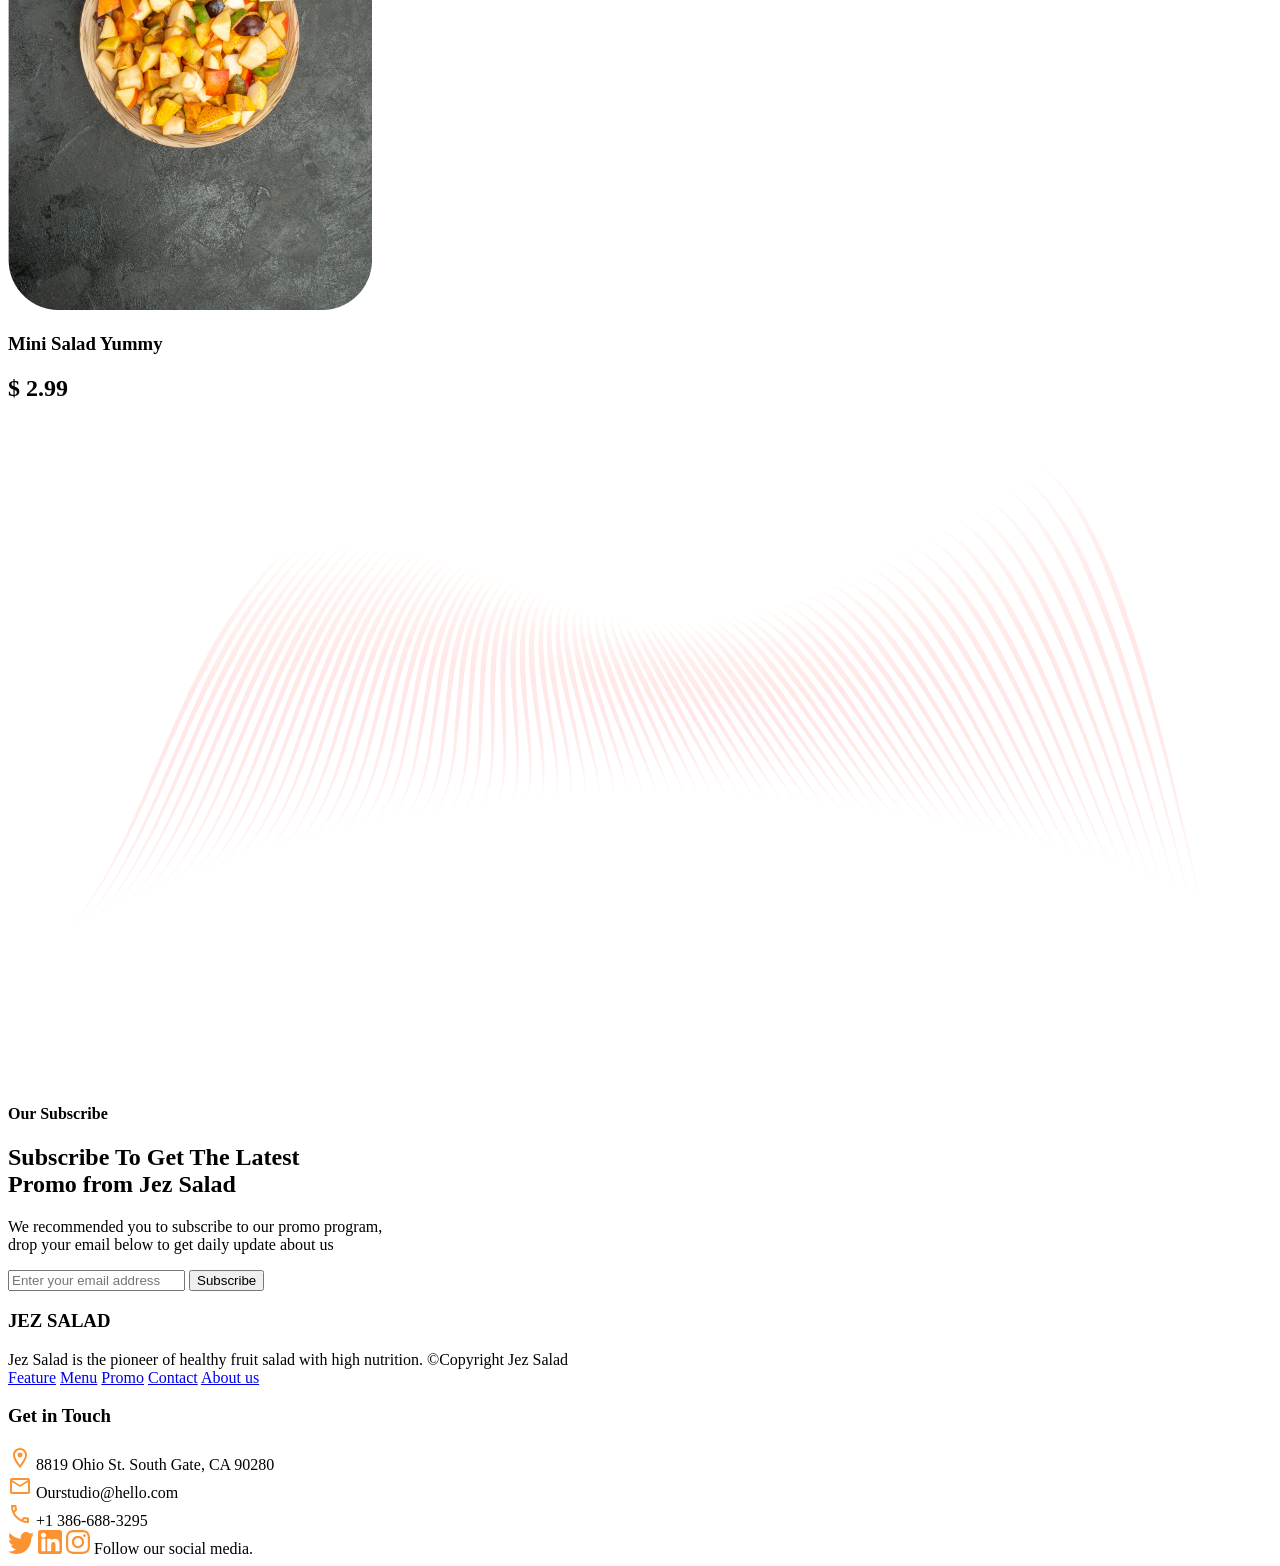
==== commit dc30216e: "alot of changes after seminar" ====
--- a/index.html
+++ b/index.html
@@ -7,11 +7,9 @@
     </head>
     <body>
         <header id="header">
-            <div class="logo">
-                <h3 class="logo-text"><h3 id="colored">JEZ</h3> SALAD</h3>
-            </div>
+            <h3 class="logo-text"><span>JEZ</span> SALAD</h3>
             <nav class="header-nav">
-                <a href="#" class="header-link" id="colored">Home</a>
+                <a href="#" class="header-link" >Home</a>
                 <a href="#" class="header-link">Menu</a>
                 <a href="#" class="header-link">Contact</a>
                 <a href="#" class="header-link">About us</a>
@@ -22,17 +20,17 @@
             <section class="container-first-block">
                 <section class="container-first-block-text">
                     <div class="#1-container">
-                        <span class="#1-container-text" id="colored">#1 Best Healthy Salad</span>
+                        <span class="#1-container-text" >#1 Best Healthy Salad</span>
                     </div>
                     <h1 class="first-block-text">
-                        <span class="skip-text" id="colored">Skip</span> The Diet, Just Eat
+                        <span class="skip-text" >Skip</span> The Diet, Just Eat
                         Healthy With Jez Salad
                     </h1>
                     <p class="skip-text-under">
                         Imagine you don't need a diet because we provide healthy
                         and delicious food for you!
                     </p>
-                    <button class="order-food-button" id="colored">Order Food</button>
+                    <button class="order-food-button" >Order Food</button>
                     <div class="header-stats">
                         <div class="header-stats">
                             <span class="header-stats-text">5.000+</span>
@@ -71,15 +69,13 @@
                         alt="background-dots"
                     />
                     <div class="customer-comment-contaier">
-                        <aside class="smile-icon">
-                            <img src="images/smile-icon.svg" alt="smile-icon"/>
-                        </aside>
-                        <header class="customer-comment">
-                            <p class="customer-comment-text">Our Happy Customer</p>
+                        <img src="images/smile-icon.svg" alt="smile-icon"/>
+                        <p class="customer-comment-text">Our Happy Customer</p>
+                        <div class="customer-comment-text">
                             <img class="customer-comment-star-icon" src="images/star-icon.svg" alt="star-icon">
                             <p class="customer-comment-text-rating">4.9</p>
                             <span class="customer-comment-text-reviews">(1.989 reviews)</span>
-                        </header>
+                        </div>
                     </div>
                     <div class="calories-rating">
                         <div class="calories-rating-text-container">
@@ -100,19 +96,11 @@
                 </section>
             </section>
             <section class="container-second-block">
-                <section class="second-block-text">
-                    <section class="second-block-text-big">
-                        <h1 class="second-block-text-1">WHY CHOOSE US FOR <span id="colored">YOUR HEALTY FOOD</span></h1>
-                    </section>
-                    <section class="second-block-text-small">
-                        <p class="second-block-text-2">We continue to consistently choose and maintain the quality of the fruit served, so that it remains fresh and nutritious when you eat it.</p>
-                    </section>
-                </section>
+                <h1 class="second-block-text-1">WHY CHOOSE US FOR <span >YOUR HEALTY FOOD</span></h1>
+                <p class="second-block-text-2">We continue to consistently choose and maintain the quality of the fruit served, so that it remains fresh and nutritious when you eat it.</p>
                 <section class="second-block-cards">
                     <article class="second-block-single-card">
-                        <div class="card-photo-space">
-                            <img class="second-block-card-icon" src="images/first-card-icon.svg" alt="card-1"/>
-                        </div>
+                        <img class="second-block-card-icon" src="images/first-card-icon.svg" alt="card-1"/>
                         <div class="card-text">
                             <h2 class="card-text-main">Own fruit orchard</h2>
                             <p class="card-description">Langsung dari Kebun Sendiri yang tersebar di setiap provinsi yang memiliki cabang toko Jez Salad</p>
@@ -123,22 +111,18 @@
                         </div>
                     </article>
                     <article class="second-block-single-card">
-                        <div class="card-photo-space">
-                            <img class="second-block-card-icon" src="images/second-card-icon.svg" alt="card-2"/>
-                        </div>
+                        <img class="second-block-card-icon" src="images/second-card-icon.svg" alt="card-2"/>
                         <div class="card-text">
                             <h2 class="card-text-main">#1 Healthy Fruit Salad</h2>
                             <p class="card-description">The pioneer of healthy fruit salads that are delicious & suitable for all people with the best quality assurance.</p>
                         </div>
-                        <div class="card-link-container" id="colored">
+                        <div class="card-link-container" >
                             <a href="#">Learn more</a>
                             <img class="card-right-arrow" src="images/right-arrow.svg" alt="right-arrow"/>
                         </div>
                     </article>
                     <article class="second-block-single-card">
-                        <div class="card-photo-space">
-                            <img class="card-right-arrow" src="images/third-card-icon.svg" alt="card-3"/>
-                        </div>
+                        <img class="card-right-arrow" src="images/third-card-icon.svg" alt="card-3"/>
                         <div class="card-text">
                             <h2 class="card-text-main">100 Top Brand</h2>
                             <p class="card-description">We are one of the best brands in the Food and Beverage sector in Indonesia.</p>
@@ -152,10 +136,10 @@
             </section>
             <section class="container-third-block">
                 <section class="third-block-text">
-                    <h1 class="third-block-text-1">What Are People<br> Saying <span id="colored">About Us</span></h1>
+                    <h1 class="third-block-text-1">What Are People<br> Saying <span >About Us</span></h1>
                     <p class="third-block-text-2">We are very happy if you are satisfied with our service and products, let's read pure reviews from customers who bought our products.</p>
                     <div class="third-block-cards-numeration">
-                        <h1 class="third-block-cards-numeration-main">02</h1><span class="third-block-cards-numeration-second">/05</span>
+                        <p class="third-block-cards-numeration-main">02</p><span class="third-block-cards-numeration-second">/05</span>
                     </div>
                     <div class="third-block-cards-arrows">
                         <!-- єсі що не видно стрілку вліво бо вона сама біла -->
@@ -169,142 +153,105 @@
                 </section>
                 <section class="third-block-cards">
                     <article class="third-block-single-card">
-                        <div class="third-block-card">
-                            <div class="third-block-card-photo-space">
-                                <img class="reviewer-icon" src="images/reviewer-1.svg" alt="reviewer-card-1"/>
-                            </div>
-                            <div class="third-block-card-text">
-                                <h2 class="reviwer-name">Selena Gomz</h2>
-                                <span class="reviewer-age">22 Years</span>
-                                <p class="reviewer-review">The salad is fresh!!! Don't ask about the sauce again, it's really delicious, it's going to be routine. I recommend this salad to all of you guys! because they really take care of the quality.</p>
-                            </div>
+                        <img class="reviewer-icon" src="images/reviewer-1.svg" alt="reviewer-card-1"/>
+                        <div class="third-block-card-text">
+                            <h2 class="reviwer-name">Selena Gomz</h2>
+                            <span class="reviewer-age">22 Years</span>
+                            <p class="reviewer-review">The salad is fresh!!! Don't ask about the sauce again, it's really delicious, it's going to be routine. I recommend this salad to all of you guys! because they really take care of the quality.</p>
                         </div>
                     </article>
                     <article class="third-block-single-card">
-                        <div class="third-block-card">
-                            <div class="third-block-card-photo-space">
-                                <img class="reviewer-icon" src="images/reviewer-2.svg" alt="reviewer-card-2"/>
-                            </div>
-                            <div class="third-block-card-text">
-                                <h2 class="reviwer-name">David Ken</h2>
-                                <span class="reviewer-age">24 Years</span>
-                                <p class="reviewer-review">The salad is fresh!!! Don't ask about the sauce again, it's really delicious, it's going to be routine. I recommend this salad to all of you guys! because they really take care of the quality.</p>
-                            </div>
+                        <img class="reviewer-icon" src="images/reviewer-2.svg" alt="reviewer-card-2"/>
+                        <div class="third-block-card-text">
+                            <h2 class="reviwer-name">David Ken</h2>
+                            <span class="reviewer-age">24 Years</span>
+                            <p class="reviewer-review">The salad is fresh!!! Don't ask about the sauce again, it's really delicious, it's going to be routine. I recommend this salad to all of you guys! because they really take care of the quality.</p>
                         </div>
                     </article>
                     <article class="third-block-single-card">
-                        <div class="third-block-card">
-                            <div class="third-block-card-photo-space">
-                                <img class="reviewer-icon" src="images/reviewer-3.svg" alt="reviewer-card-3"/>
-                            </div>
-                            <div class="third-block-card-text">
-                                <h2 class="reviwer-name">Jennifer Sina</h2>
-                                <span class="reviewer-age">21 Years</span>
-                                <p class="reviewer-review">The salad is fresh!!! Don't ask about the sauce again, it's really delicious, it's going to be routine. I recommend this salad to all of you guys! because they really take care of the quality.</p>
-                            </div>
+                        <img class="reviewer-icon" src="images/reviewer-3.svg" alt="reviewer-card-3"/>
+                        <div class="third-block-card-text">
+                            <h2 class="reviwer-name">Jennifer Sina</h2>
+                            <span class="reviewer-age">21 Years</span>
+                            <p class="reviewer-review">The salad is fresh!!! Don't ask about the sauce again, it's really delicious, it's going to be routine. I recommend this salad to all of you guys! because they really take care of the quality.</p>
                         </div>
                     </article>
                 </section>
             </section>
             <section class="fourth-block">
                 <section class="fourth-block-text">
-                    <div class="fourth-block-text-small-container">
-                        <h3 class="fourth-block-text-small" id="colored">MENU YANG MEMBUATMU JATUH CINTA</h3>
-                    </div>
-                    <div class="fourth-block-text-big">
-                        <h1 class="fourth-block-text-big">ENJOY THE BEST MENU AND GET</h1><span id="colored">DISCOUNTS</span><h1 class="fourth-block-text-big"> AVAILABLE</h1>
-                    </div>
+                    <h3 class="fourth-block-text-small" >MENU YANG MEMBUATMU JATUH CINTA</h3>
+                    <h1 class="fourth-block-text-big">ENJOY THE BEST MENU AND GET</h1><span >DISCOUNTS</span><h1 class="fourth-block-text-big"> AVAILABLE</h1>
                 </section>
                 <section class="fourth-block-cards">
                     <article class="fourth-block-single-card">
-                        <div class="fourth-block-card">
-                            <div class="fourth-block-card-photo-space">
-                                <img class="dish-card" src="images/dish-card-1.png" alt="alt-card-1"/>
-                                <div class="fourth-block-card-text-container">
-                                    <h3 class="fourth-block-card-text">Mini Salad Yummy</h3>
-                                    <h2 class="fourth-block-card-text-price">$ 2.99</h2>
-                                </div>
-                            </div>
+                        <img class="dish-card" src="images/dish-card-1.png" alt="alt-card-1"/>
+                        <div class="fourth-block-card-text-container">
+                            <h3 class="fourth-block-card-text">Mini Salad Yummy</h3>
+                            <h2 class="fourth-block-card-text-price">$ 2.99</h2>
                         </div>
                     </article>
                     <article class="fourth-block-single-card">
-                        <div class="fourth-block-card">
-                            <div class="fourth-block-card-photo-space">
-                                <img class="dish-card" src="images/dish-card-2.png" alt="alt-card-2"/>
-                                <div class="fourth-block-card-text-container">
-                                    <h3 class="fourth-block-card-text">Mini Salad Yummy</h3>
-                                    <h2 class="fourth-block-card-text-price">$ 2.99</h2>
-                                </div>
-                            </div>
+                        <img class="dish-card" src="images/dish-card-2.png" alt="alt-card-2"/>
+                        <div class="fourth-block-card-text-container">
+                            <h3 class="fourth-block-card-text">Mini Salad Yummy</h3>
+                            <h2 class="fourth-block-card-text-price">$ 2.99</h2>
                         </div>
                     </article>
                     <article class="fourth-block-single-card">
-                        <div class="fourth-block-card">
-                            <div class="fourth-block-card-photo-space">
-                                <img class="dish-card" src="images/dish-card-3.png" alt="alt-card-3"/>
-                                <div class="fourth-block-card-text-container">
-                                    <h3 class="fourth-block-card-text">Mini Salad Yummy</h3>
-                                    <h2 class="fourth-block-card-text-price">$ 2.99</h2>
-                                </div>
-                            </div>
+                        <img class="dish-card" src="images/dish-card-3.png" alt="alt-card-3"/>
+                        <div class="fourth-block-card-text-container">
+                            <h3 class="fourth-block-card-text">Mini Salad Yummy</h3>
+                            <h2 class="fourth-block-card-text-price">$ 2.99</h2>
                         </div>
                     </article>
                 </section>
             </section>
             <section class="fifth-block">
-                <section class="fifth-block-subscription">
                     <img class="subscription-background-image" src="images/subscription-background-lines.svg" alt="subscription-background"/>
-                    <div class="fifth-block-subscription-small-main-text-container">
-                        <h4 class="fifth-block-subscription-small-main-text" id="colored">Our Subscribe</h4>
-                    </div>
-                    <div class="fifth-block-subscription-big-main-text-container">
-                        <h2 class="fifth-block-subscription-big-main-text">Subscribe To Get The Latest<br>Promo from Jez Salad</h2>
-                    </div>
-                    <div class="fifth-block-subscription-main-undertext-container">
-                        <p class="fifth-block-subscription-main-undertext">We recommended you to subscribe to our promo program,<br> drop your email below to get daily update about us</p>
-                    </div>
+                    <h4 class="fifth-block-subscription-small-main-text" >Our Subscribe</h4>
+                    <h2 class="fifth-block-subscription-big-main-text">Subscribe To Get The Latest<br>Promo from Jez Salad</h2>
+                    <p class="fifth-block-subscription-main-undertext">We recommended you to subscribe to our promo program,<br> drop your email below to get daily update about us</p>
                     <form class="fifth-block-subscription-email-input-container">
                         <input type="email" id="email" placeholder="Enter your email address">
-                        <!-- <button id="colored" type="submit">Subscribe</button> -->
-                        <a id="colored" href="#">Subsribe</a>
+                        <button type="submit">Subscribe</button>
                     </form>
-                </section>
             </section>
             <footer id="footer">
-                <section id="copyright">
+                <section class="logo">
                     <div class="logo">
-                        <h3 class="logo-text"><span id="colored">JEZ</span> SALAD</h3>
-                    </div>
-                    <p class="footer-copyright-text">Jez Salad is the pioneer of healthy fruit salad with high nutrition.</p>
-                    <p class="footer-copyright">©Copyright Jez Salad</p>
-                </section>
-                <nav id="footer-links">
-                    <a href="#" class="footer-link" id="colored">Feature</a>
+                        <h3 class="logo-text"><span >JEZ</span> SALAD</h3>
+                    </div>
+                    <span class="footer-copyright-text">Jez Salad is the pioneer of healthy fruit salad with high nutrition.</span>
+                    <span class="footer-copyright">©Copyright Jez Salad</span>
+                </section>
+                <nav class="footer-links">
+                    <a href="#" class="footer-link" >Feature</a>
                     <a href="#" class="footer-link">Menu</a>
                     <a href="#" class="footer-link">Promo</a>
                     <a href="#" class="footer-link">Contact</a>
                     <a href="#" class="footer-link">About us</a>
                 </nav>
-                <section id="get-in-touch">
-                    <h3 class="get-in-touch-text" id="colored">Get in Touch</h3>
+                <section class="get-in-touch">
+                    <h3 class="get-in-touch-text" >Get in Touch</h3>
                     <div class="footer-location">
                         <img class="footer-icon" src="images/location_icon.svg" alt="location-icon"/>
-                        <p class="footer-text">8819 Ohio St. South Gate, CA 90280</p>
+                        <span class="footer-text">8819 Ohio St. South Gate, CA 90280</span>
                     </div>
                     <div class="footer-email">
                         <img class="footer-icon" src="images/email-icon.svg" alt="email-icon"/>
-                        <p class="footer-text">Ourstudio@hello.com</p>
+                        <span class="footer-text">Ourstudio@hello.com</span>
                     </div>
                     <div class="footer-phone">
                         <img class="footer-icon" src="images/phone-icon.svg" alt="phone-icon"/>
-                        <p class="footer-text">+1 386-688-3295</p>
-                    </div>
-                </section>
-                <section id="social-links">
+                        <span class="footer-text">+1 386-688-3295</span>
+                    </div>
+                </section>
+                <section class="social-links">
                     <a href="#" class="footer-link"><img class="footer-icon" src="images/twitter-icon.svg" alt="twitter-icon"/></a>
                     <a href="#" class="footer-link"><img class="footer-icon" src="images/linkedin-icon.svg" alt="linkedin-icon"/></a>
                     <a href="#" class="footer-link"><img class="footer-icon" src="images/insta-icon.svg" alt="insta-icon"/></a>
-                    <p class="footer-social-links-text">Follow our social media.</p>
+                    <span class="footer-social-links-text">Follow our social media.</span>
                 </section>
             </footer>
         </main>
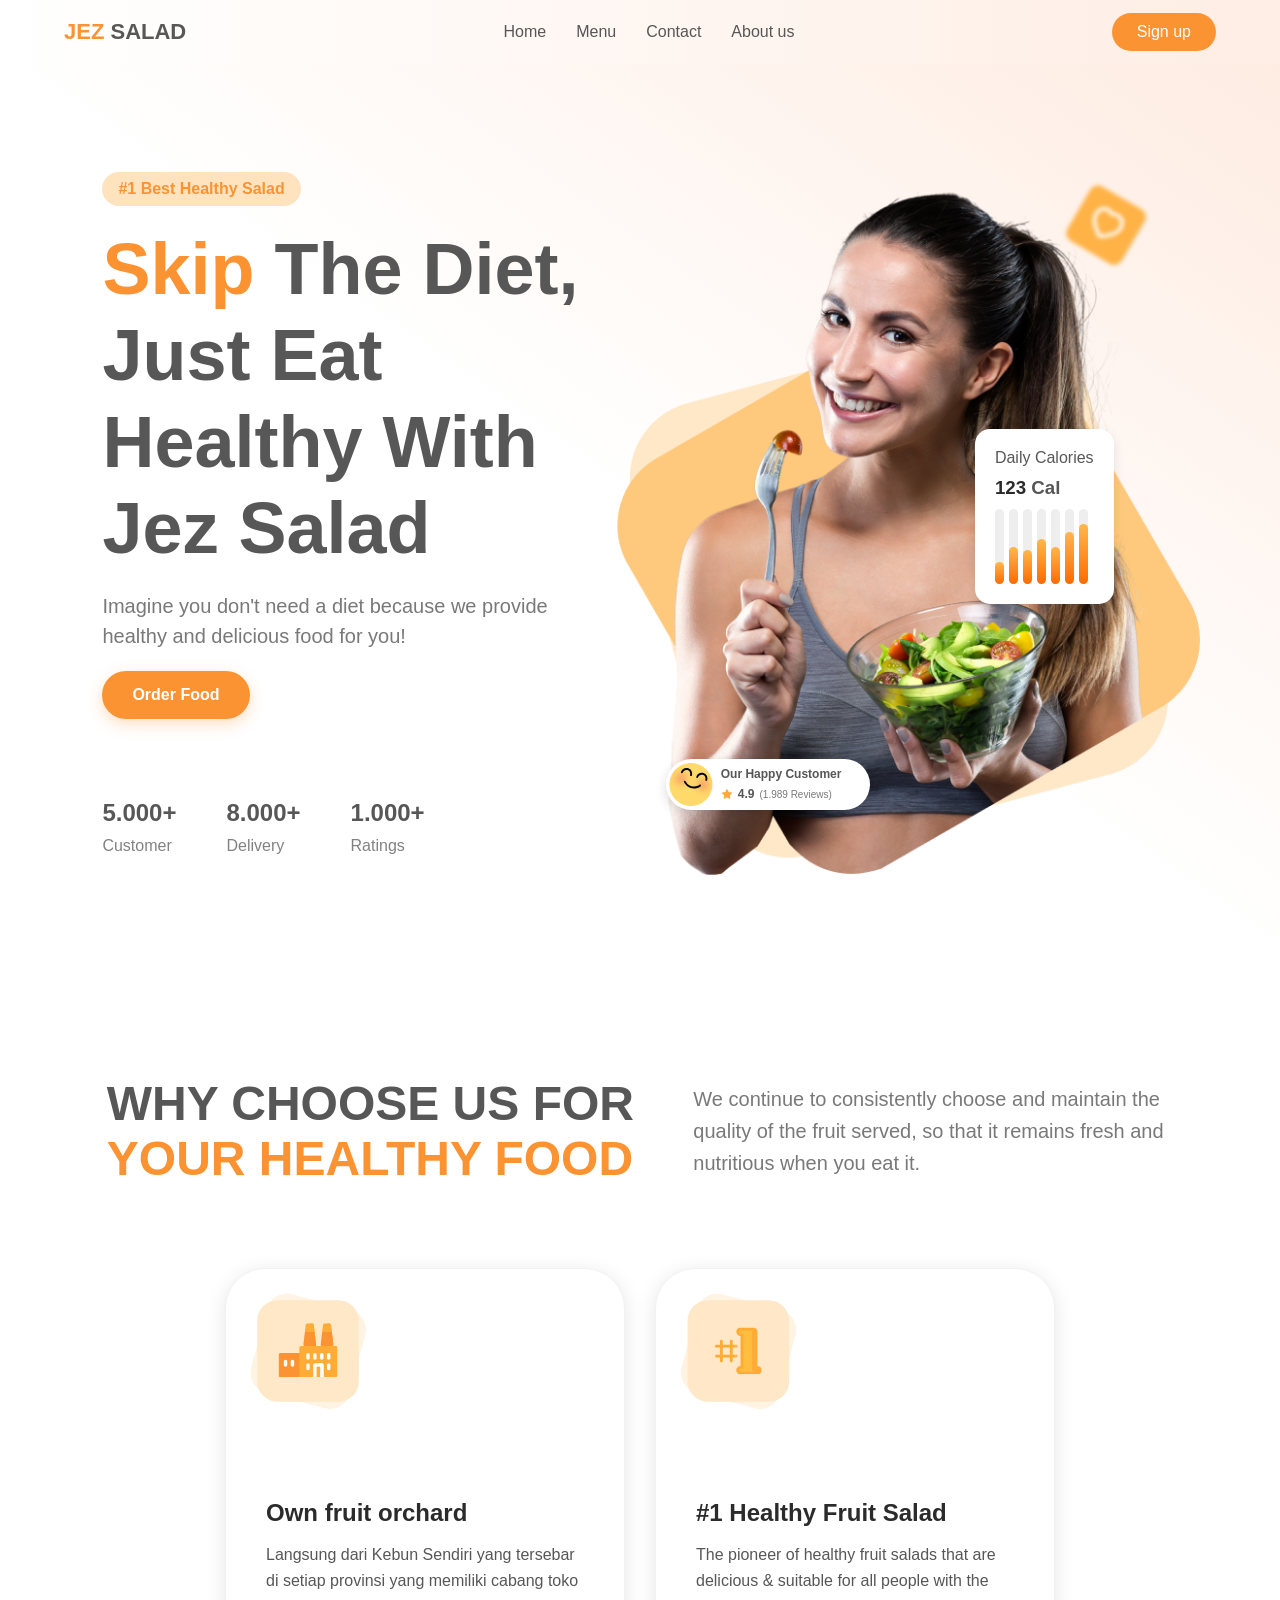
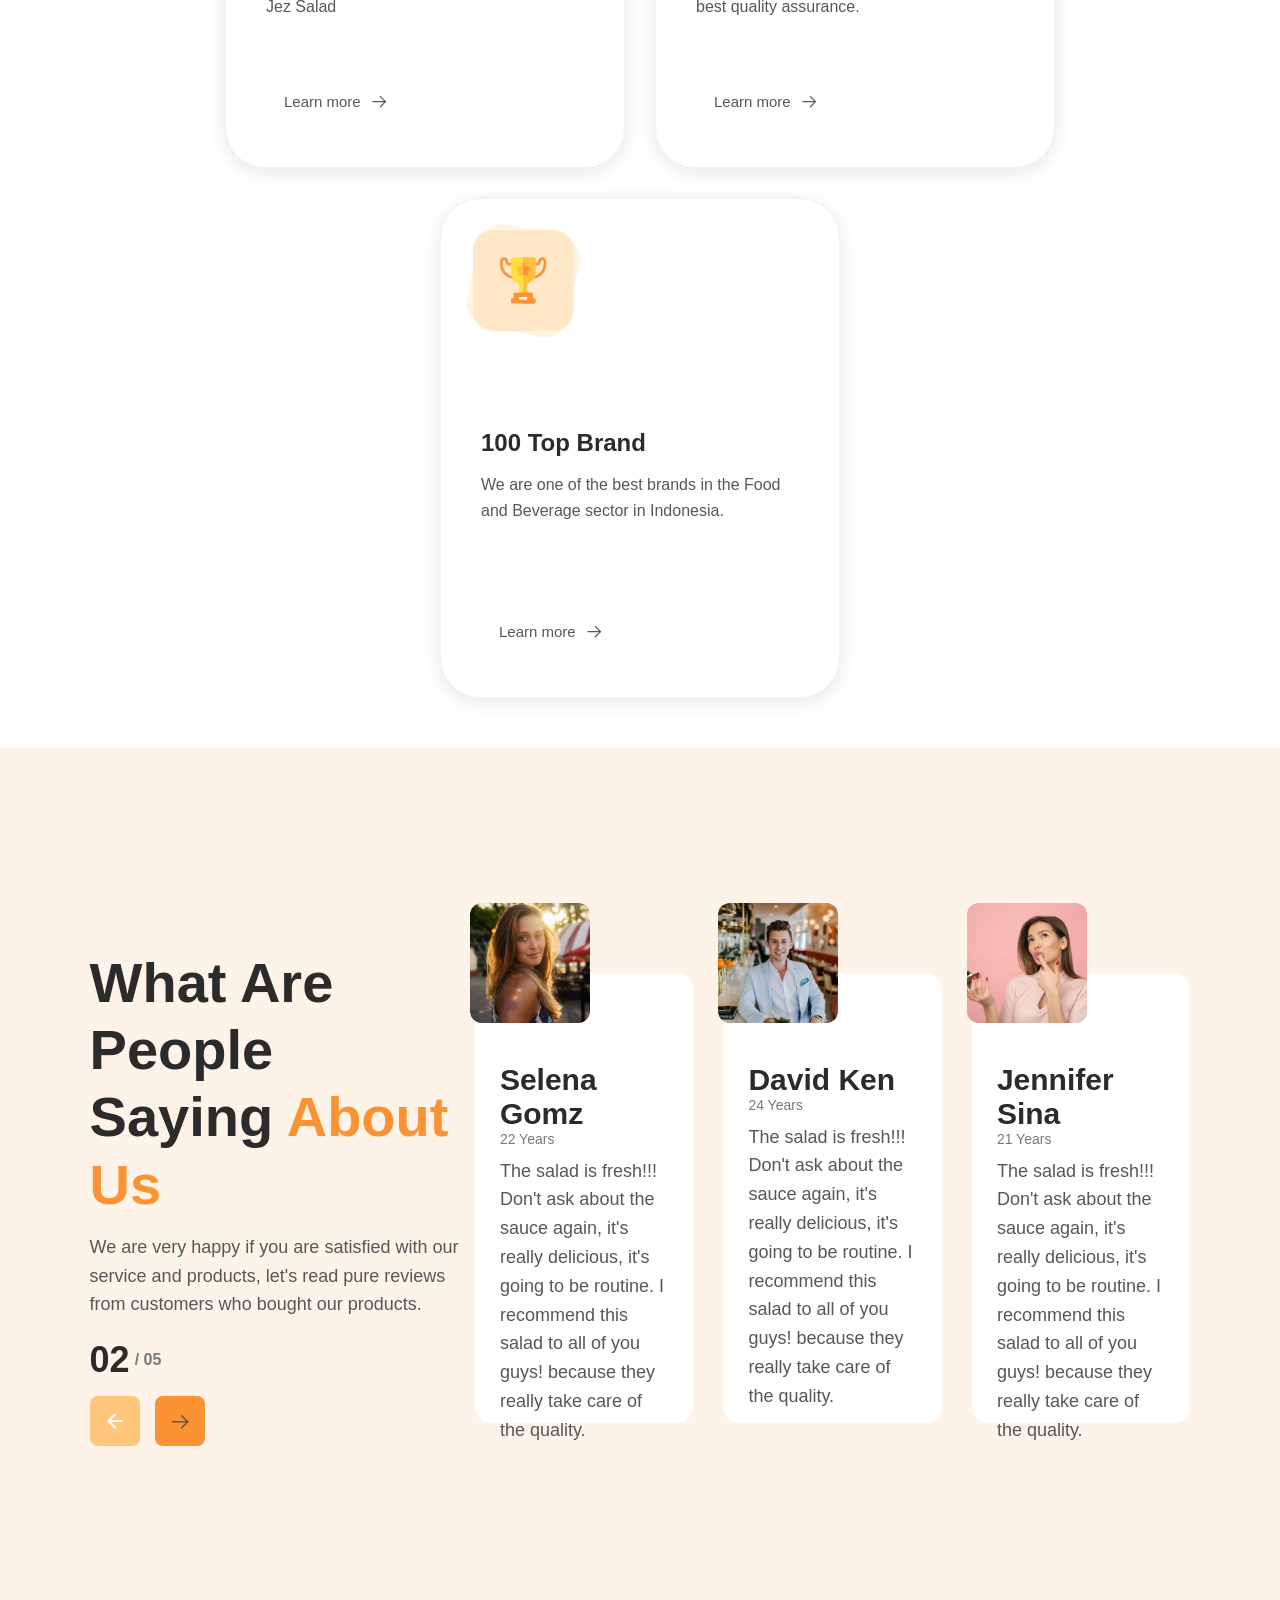
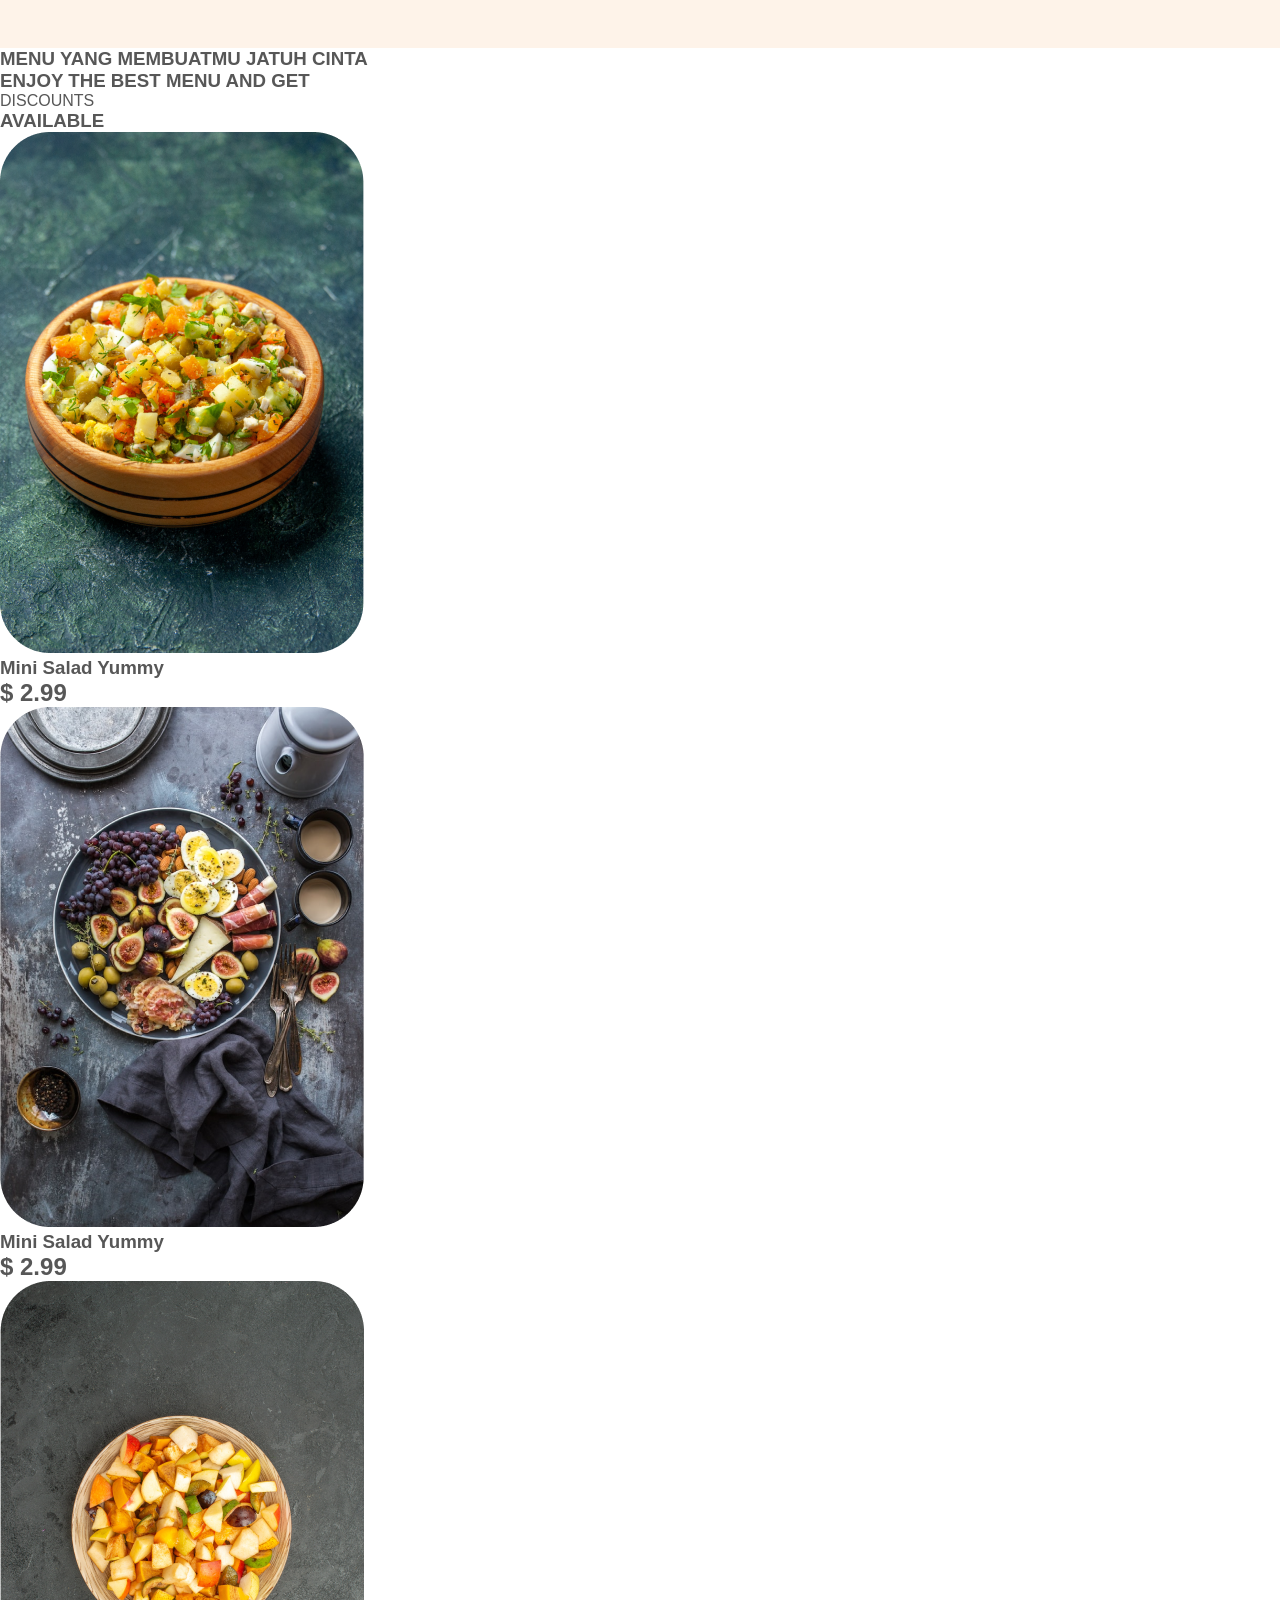
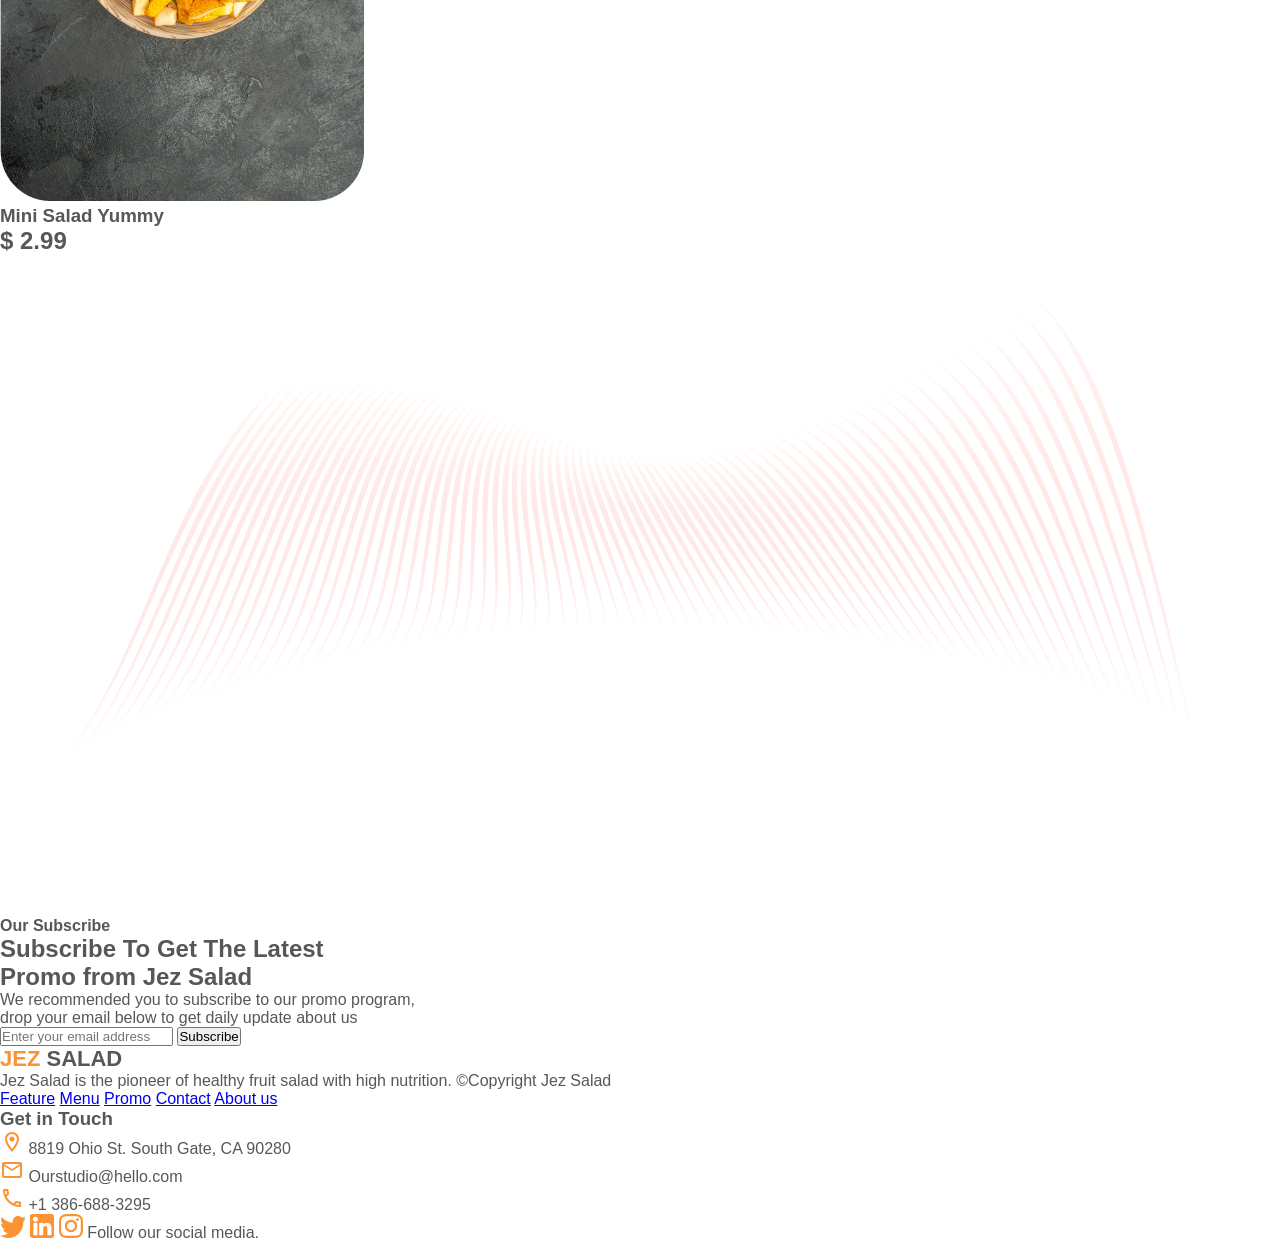
==== commit 99919781: "almost complete task" ====
--- a/index.html
+++ b/index.html
@@ -3,25 +3,24 @@
     <head>
         <meta charset="UTF-8" />
         <meta name="viewport" content="width=device-width, initial-scale=1.0" />
+        <link rel="stylesheet" href="css/styles.css">
         <title>Webblock</title>
     </head>
     <body>
-        <header id="header">
+        <header class="header">
             <h3 class="logo-text"><span>JEZ</span> SALAD</h3>
             <nav class="header-nav">
                 <a href="#" class="header-link" >Home</a>
                 <a href="#" class="header-link">Menu</a>
                 <a href="#" class="header-link">Contact</a>
                 <a href="#" class="header-link">About us</a>
-                <button class="sign-up-button">Sign up</button>
             </nav>
+            <button class="sign-up-button">Sign up</button>
         </header>
         <main class="main">
             <section class="container-first-block">
                 <section class="container-first-block-text">
-                    <div class="#1-container">
-                        <span class="#1-container-text" >#1 Best Healthy Salad</span>
-                    </div>
+                    <span class="numberone-container-text" >#1 Best Healthy Salad</span>
                     <h1 class="first-block-text">
                         <span class="skip-text" >Skip</span> The Diet, Just Eat
                         Healthy With Jez Salad
@@ -52,52 +51,86 @@
                         </div>
                     </div>
                 </section>
-                <section class="container-first-block-img">
+                <section class="container-first-block-woman">
                     <img
-                        class="fifth-block-icon"
+                        class="heart-icon"
                         src="images/heart-icon.svg"
                         alt="background-heart-icon"
                     />
                     <img
-                        class="fifth-block-icon"
+                        class="header-image-woman"
                         src="images/header-image.png"
                         alt="header-image-woman"
                     />
                     <img
-                        class="fifth-block-icon"
+                        class="dots-icon"
                         src="images/background-dots.svg"
                         alt="background-dots"
                     />
-                    <div class="customer-comment-contaier">
+                    <div class="customer-comment-container">
                         <img src="images/smile-icon.svg" alt="smile-icon"/>
-                        <p class="customer-comment-text">Our Happy Customer</p>
-                        <div class="customer-comment-text">
-                            <img class="customer-comment-star-icon" src="images/star-icon.svg" alt="star-icon">
-                            <p class="customer-comment-text-rating">4.9</p>
-                            <span class="customer-comment-text-reviews">(1.989 reviews)</span>
-                        </div>
-                    </div>
+                        <div class="customer-comment-content">
+                            <p class="customer-comment-text">Our Happy Customer</p>
+                            <div class="customer-comment-rating">
+                                <img class="customer-comment-star-icon" src="images/star-icon.svg" alt="star-icon">
+                                <p class="customer-comment-text-rating">4.9</p>
+                                <span class="customer-comment-text-reviews">(1.989 Reviews)</span>
+                            </div>
+                        </div>
+                    </div>     
                     <div class="calories-rating">
-                        <div class="calories-rating-text-container">
-                            <p class="calories-rating-text">Daily Calories</p>
-                            <h3 class="calories-rating-text-number">123 </h3><p class="calories-rating-text-cal">Cal</p>
-                        </div>
+                        <p class="calories-title">Daily Calories</p>
+                        <h3 class="calories-number"><span>123</span> Cal</h3>     
                         <div class="calories-progress-bars">
-                            <progress class="calories-progress-bar" value="30" max="100"></progress>
-                            <progress class="calories-progress-bar" value="50" max="100"></progress>
-                            <progress class="calories-progress-bar" value="60" max="100"></progress>
-                            <progress class="calories-progress-bar" value="55" max="100"></progress>
-                            <progress class="calories-progress-bar" value="50" max="100"></progress>
-                            <progress class="calories-progress-bar" value="70" max="100"></progress>
-                            <progress class="calories-progress-bar" value="80" max="100"></progress>
-                            <progress class="calories-progress-bar" value="90" max="100"></progress>
+                            <div class="calories-progress-wrapper">
+                              <div class="calories-progress-background"></div>
+                              <div class="calories-progress" style="height: 30%;"></div>
+                            </div>
+                        
+                            <div class="calories-progress-wrapper">
+                              <div class="calories-progress-background"></div>
+                              <div class="calories-progress" style="height: 50%;"></div>
+                            </div>
+                        
+                            <div class="calories-progress-wrapper">
+                              <div class="calories-progress-background"></div>
+                              <div class="calories-progress" style="height: 45%;"></div>
+                            </div>
+                        
+                            <div class="calories-progress-wrapper">
+                              <div class="calories-progress-background"></div>
+                              <div class="calories-progress" style="height: 60%;"></div>
+                            </div>
+                        
+                            <div class="calories-progress-wrapper">
+                              <div class="calories-progress-background"></div>
+                              <div class="calories-progress" style="height: 50%;"></div>
+                            </div>
+                        
+                            <div class="calories-progress-wrapper">
+                              <div class="calories-progress-background"></div>
+                              <div class="calories-progress" style="height: 70%;"></div>
+                            </div>
+                        
+                            <div class="calories-progress-wrapper">
+                              <div class="calories-progress-background"></div>
+                              <div class="calories-progress" style="height: 80%;"></div>
+                            </div>
+                          </div>
                         </div>
                     </div>
                 </section>
             </section>
             <section class="container-second-block">
-                <h1 class="second-block-text-1">WHY CHOOSE US FOR <span >YOUR HEALTY FOOD</span></h1>
-                <p class="second-block-text-2">We continue to consistently choose and maintain the quality of the fruit served, so that it remains fresh and nutritious when you eat it.</p>
+                <div class="container-second-block-text">
+                    <h1 class="second-block-text-1">
+                        WHY CHOOSE US FOR <span class="highlight">YOUR HEALTHY FOOD</span>
+                    </h1>
+                    <p class="second-block-text-2">
+                        We continue to consistently choose and maintain the quality of the fruit served, 
+                        so that it remains fresh and nutritious when you eat it.
+                    </p>
+                </div>
                 <section class="second-block-cards">
                     <article class="second-block-single-card">
                         <img class="second-block-card-icon" src="images/first-card-icon.svg" alt="card-1"/>
@@ -107,7 +140,7 @@
                         </div>
                         <div class="card-link-container">
                             <a href="#">Learn more</a>
-                            <img class="second-block-card-icon" src="images/right-arrow.svg" alt="right-arrow"/>
+                            <img class="card-right-arrow" src="images/right-arrow.svg" alt="right-arrow"/>
                         </div>
                     </article>
                     <article class="second-block-single-card">
@@ -122,7 +155,7 @@
                         </div>
                     </article>
                     <article class="second-block-single-card">
-                        <img class="card-right-arrow" src="images/third-card-icon.svg" alt="card-3"/>
+                        <img class="second-block-card-icon" src="images/third-card-icon.svg" alt="card-3"/>
                         <div class="card-text">
                             <h2 class="card-text-main">100 Top Brand</h2>
                             <p class="card-description">We are one of the best brands in the Food and Beverage sector in Indonesia.</p>
@@ -139,7 +172,7 @@
                     <h1 class="third-block-text-1">What Are People<br> Saying <span >About Us</span></h1>
                     <p class="third-block-text-2">We are very happy if you are satisfied with our service and products, let's read pure reviews from customers who bought our products.</p>
                     <div class="third-block-cards-numeration">
-                        <p class="third-block-cards-numeration-main">02</p><span class="third-block-cards-numeration-second">/05</span>
+                        <p class="third-block-cards-numeration-main">02</p><span class="third-block-cards-numeration-second">/ 05</span>
                     </div>
                     <div class="third-block-cards-arrows">
                         <!-- єсі що не видно стрілку вліво бо вона сама біла -->
@@ -217,11 +250,9 @@
                         <button type="submit">Subscribe</button>
                     </form>
             </section>
-            <footer id="footer">
+            <footer class="footer">
                 <section class="logo">
-                    <div class="logo">
-                        <h3 class="logo-text"><span >JEZ</span> SALAD</h3>
-                    </div>
+                    <h3 class="logo-text"><span >JEZ</span> SALAD</h3>
                     <span class="footer-copyright-text">Jez Salad is the pioneer of healthy fruit salad with high nutrition.</span>
                     <span class="footer-copyright">©Copyright Jez Salad</span>
                 </section>
--- a/css/styles.css
+++ b/css/styles.css
@@ -0,0 +1,617 @@
+* {
+  margin: 0;
+  padding: 0;
+  box-sizing: border-box
+}
+
+body {
+  font-family: 'Poppins', sans-serif;
+  color: #575757;
+}
+
+.header {
+  display: flex;
+  justify-content: space-between;
+  align-items: center;
+  padding: 1% 5%;
+  background: linear-gradient(to right, #fff 0%, #FEECE2 110%);
+}
+
+
+.logo-text {
+  font-size: 22px;
+  font-weight: bold;
+  font-family: 'Roboto', sans-serif;
+}
+
+.logo-text span {
+  color: #FB9333;
+}
+
+.header-nav {
+  display: flex;
+  flex: 1;
+  gap: 30px;
+  justify-content: center;
+}
+
+.header-link {
+  font-size: 16px;
+  color: #575757;
+  text-decoration: none;
+  font-weight: 500;
+  transition: color 0.3s ease;
+}
+
+.header-link:hover,
+.header-link.active {
+  color: #FB9333;
+  font-weight: 700;
+}
+
+.sign-up-button {
+  background: #FB9333;
+  color: white;
+  padding: 10px 25px;
+  border-radius: 25px;
+  border: none;
+  font-weight: 500;
+  font-size: 16px;
+  cursor: pointer;
+  transition: background 0.3s ease;
+}
+
+.sign-up-button:hover {
+  background: #FB9333;
+}
+
+
+.container-first-block {
+  display: flex;
+  align-items: center;
+  justify-content: space-between;
+  padding: 0% 8%;
+  min-height: 100vh;
+  background: linear-gradient(215deg, #FEECE2 0%, #fff 50%);
+}
+
+
+.container-first-block-text {
+  display: flex;
+  flex-direction: column;
+  justify-content: center;
+  align-items: flex-start;
+  height: 100%;
+  max-width: 50%;
+  gap: 20px;
+}
+
+
+.numberone-container-text {
+  display: inline-block;
+  background: #FFE3BF;
+  color: #FB9333;
+  font-weight: 600;
+  padding: 8px 16px;
+  border-radius: 20px;
+  font-size: 16px;
+}
+
+
+.first-block-text {
+  font-size: 72px;
+  font-weight: 700;
+  line-height: 1.2;
+  color: #575757;
+  max-width: 90%;
+}
+
+
+.skip-text {
+  color: #FB9333;
+}
+
+
+.skip-text-under {
+  font-size: 20px;
+  color: #797979;
+  max-width: 85%;
+  line-height: 1.5;
+}
+
+
+.order-food-button {
+  background: #FB9333;
+  color: white;
+  padding: 15px 30px;
+  border: none;
+  border-radius: 30px;
+  font-size: 16px;
+  font-weight: 600;
+  cursor: pointer;
+  transition: all 0.3s ease;
+  box-shadow: 0 5px 15px rgba(251, 147, 51, 0.3);
+}
+.order-food-button:hover {
+  background: #E47D1F;
+  transform: scale(1.05);
+}
+
+.header-stats {
+  display: flex;
+  gap: 10px 50px;
+  margin-top: 30px;
+}
+
+.header-stats div {
+  display: flex;
+  flex-direction: column;
+  text-align: left;
+}
+
+.header-stats-text {
+  font-size: 24px;
+  font-weight: 600;
+  color: #575757;
+}
+
+.header-stats-undertext {
+  font-size: 16px;
+  font-weight: 500;
+  color: #828282;
+}
+
+
+
+.container-first-block-woman {
+  width: 50%;
+  height: 100%;
+  display: flex;
+  justify-content: center;
+  align-items: flex-end;
+}
+
+.container-first-block-woman img:nth-of-type(2) {
+  position: absolute;
+  width: 50%;
+  height: 90%;
+  object-fit: contain;
+  bottom: -5%;
+  z-index: 1;
+}
+
+.heart-icon:first-of-type {
+  position: absolute;
+  top: 20%;
+  right: 10%;
+  width: 7%;
+  z-index: 3;
+  filter: blur(2px);
+}
+
+
+.customer-comment-container {
+  position: absolute;
+  bottom: 10%;
+  left: 52%;
+  display: flex;
+  align-items: center;
+  background: white;
+  padding: 4px 10px 4px 2px;
+  border-radius: 50px;
+  box-shadow: 0 4px 12px rgba(0, 0, 0, 0.15);
+  gap: 5px;
+  z-index: 3;
+}
+
+
+.customer-comment-container img {
+  width: 25%;
+  height: 25%;
+}
+
+
+.customer-comment-rating {
+  display: flex;
+  align-items: center;
+  gap: 5px;
+  font-size: 12px;
+  font-weight: 700;
+  color: #797979;
+}
+
+.customer-comment-text{
+  font-size: 12px;
+  color: #575757;
+  font-weight: bold;
+  margin-bottom: 5%;
+}
+
+
+.customer-comment-star-icon {
+  width: 10% !important;
+  height: 10% !important;
+  color: #FB9333;
+}
+
+.customer-comment-text-rating{
+  font-size: 12px;
+  color: #575757;
+  font-weight: 600;
+}
+
+.customer-comment-text-reviews{
+  font-size: 10px;
+  color: #797979;
+  font-weight: 400;
+
+}
+
+
+.calories-rating {
+  position: absolute;
+  right: 13%;
+  background: white;
+  padding: 20px 20px;
+  border-radius: 15px;
+  box-shadow: 0 4px 12px rgba(0, 0, 0, 0.1);
+  z-index: 3;
+}
+
+
+.calories-rating {
+  position: absolute;
+  right: 13%;
+  background: white;
+  padding: 20px 20px;
+  border-radius: 15px;
+  box-shadow: 0 4px 12px rgba(0, 0, 0, 0.1);
+  z-index: 3;
+}
+
+
+.calories-progress-bars {
+  display: flex;
+  align-items: flex-end;
+  gap: 5px;
+  height: 75px;
+  position: relative;
+}
+
+
+.calories-progress-wrapper {
+  position: relative;
+  width: 9px;
+  height: 100%;
+  display: flex;
+  justify-content: center;
+  align-items: flex-end;
+}
+
+
+.calories-progress-background {
+  width: 100%;
+  height: 100%;
+  border-radius: 5px;
+  background: rgba(200, 200, 200, 0.3);
+  position: absolute;
+}
+
+
+.calories-progress {
+  width: 100%;
+  border-radius: 5px;
+  background: linear-gradient(to top, #FF6B00, #FFB74D);
+  position: relative;
+}
+
+
+.calories-number {
+  font-family: 'Poppins', sans-serif;
+  padding-top: 10px;
+  padding-bottom: 10px;
+}
+
+
+.calories-number span {
+  color: #2B2B2B;
+}
+
+
+
+
+
+
+.container-second-block {
+  display: flex;
+  flex-direction: column;
+  align-items: flex-start;
+  padding: 50px 20px;
+  background: #fff;
+  width: 100%;
+}
+
+.container-second-block-text {
+  display: flex;
+  align-items: center;
+  justify-content: space-between;
+  padding: 5% 7%;
+}
+
+.second-block-text-1 {
+  font-size: 48px;
+  font-weight: 700;
+  color: #575757;
+  max-width: 50%;
+}
+
+.second-block-text-1 .highlight {
+  color: #FB9333;
+}
+
+.second-block-text-2 {
+  font-size: 20px;
+  color: #797979;
+  max-width: 45%;
+  line-height: 1.6;
+}
+
+
+
+.second-block-cards {
+  display: flex;
+  justify-content: center;
+  gap: 30px;
+  flex-wrap: wrap;
+  width: 100%;
+  margin-top: 20px;
+}
+
+
+.second-block-single-card {
+  background: #fff;
+  padding: 40px;
+  border-radius: 40px;
+  box-shadow: 0px 4px 20px rgba(0, 0, 0, 0.1);
+  min-width: 300px;
+  max-width: 400px;
+  flex-grow: 1;
+  height: 500px;
+  transition: transform 0.3s ease;
+  border: 1px solid #f2f2f2;
+  display: flex;
+  flex-direction: column;
+  align-items: flex-start;
+  position: relative;
+}
+
+
+.second-block-single-card:hover {
+  transform: translateY(-5px);
+}
+
+
+.second-block-card-icon {
+  width: 125px !important;
+  position: absolute;
+  top: 20px;
+  left: 20px;
+}
+
+
+.card-text {
+  text-align: left;
+  margin-top: 60%;
+  flex-grow: 1;
+}
+
+.card-text-main {
+  font-size: 24px;
+  font-weight: 700;
+  color: #2B2B2B;
+  margin-bottom: 15px;
+}
+
+.card-description {
+  font-size: 16px;
+  color: #575757;
+  line-height: 1.6;
+}
+
+.card-link-container {
+  display: flex;
+  align-items: center;
+  position: absolute;
+  bottom: 40px;
+  left: 40px;
+  padding: 15px 18px;
+  border-radius: 40px;
+  transition: all 0.3s ease;
+  cursor: pointer;
+}
+
+
+.card-link-container a {
+  text-decoration: none;
+  color: #575757;
+  font-size: 15px;
+  font-weight: 500;
+  transition: all 0.3s ease;
+  display: flex;
+  align-items: center;
+}
+
+
+.card-right-arrow {
+  width: 20px;
+  display: flex;
+  align-items: center;
+  justify-content: center;
+  background: transparent;
+  border-radius: 50%;
+  transition: all 0.3s ease;
+  margin-left: 8px;
+}
+
+
+.card-link-container:hover {
+  background: #FB9333;
+}
+
+.card-link-container:hover a {
+  color: #fff !important;
+}
+
+
+
+
+
+
+/* Full Section - Full Width & Height */
+.container-third-block {
+  display: flex;
+  justify-content: space-between;
+  align-items: center;
+  width: 100%;
+  min-height: 100vh;
+  background: #FEF3E9;
+  padding: 80px 7%;
+}
+
+/* Left Text Section */
+.third-block-text {
+  max-width: 40%;
+}
+
+/* Heading */
+.third-block-text-1 {
+  font-size: 56px;
+  font-weight: 700;
+  color: #2B2B2B;
+  margin-bottom: 15px;
+  line-height: 1.2;
+}
+
+/* Orange Highlight */
+.third-block-text-1 span {
+  color: #FB9333;
+}
+
+/* Paragraph */
+.third-block-text-2 {
+  font-size: 18px;
+  color: #575757;
+  line-height: 1.6;
+}
+
+/* Number Pagination */
+.third-block-cards-numeration {
+  display: flex;
+  align-items: center;
+  font-size: 36px;
+  font-weight: 700;
+  color: #2B2B2B;
+  margin-top: 20px;
+}
+
+.third-block-cards-numeration-second {
+  font-size: 16px;
+  color: #797979;
+  margin-left: 5px;
+}
+
+/* Arrows */
+.third-block-cards-arrows {
+  display: flex;
+  gap: 15px;
+  margin-top: 15px;
+}
+
+.third-block-cards-left-arrow,
+.third-block-cards-right-arrow {
+  width: 50px;
+  height: 50px;
+  display: flex;
+  align-items: center;
+  justify-content: center;
+  background: #FEC77D;
+  border-radius: 8px;
+  transition: all 0.3s ease;
+  cursor: pointer;
+}
+
+/* Active Right Arrow */
+.third-block-cards-right-arrow {
+  background: #FB9333;
+}
+
+/* Hover Effect */
+.third-block-cards-arrows div:hover {
+  background: #FB9333;
+}
+
+/* Cards Layout */
+.third-block-cards {
+  display: flex;
+  gap: 30px;
+  max-width: 65%;
+  overflow: visible;
+}
+
+/* Individual Review Card */
+.third-block-single-card {
+  position: relative;
+  background: white;
+  border-radius: 16px;
+  padding: 80px 25px 10px; /* Extra padding for profile image space */
+  width: 350px;
+  height: 450px;
+  transition: transform 0.3s ease;
+  overflow: visible; /* Ensures profile image is not cut off */
+}
+
+/* Hover Effect for Cards */
+.third-block-single-card:hover {
+  transform: translateY(-5px);
+}
+
+/* Profile Image */
+.reviewer-icon {
+  width: 120px;
+  height: 120px;
+  border-radius: 12px;
+  position: absolute;
+  top: -70px; /* Moves it fully above the card */
+  left: 25%;
+  transform: translateX(-50%);
+  background: white; /* Prevents any background clipping */
+}
+
+
+.third-block-single-card:hover .reviewer-icon {
+  transform: translateX(-50%) scale(1.1);
+}
+
+
+/* Name */
+.reviwer-name {
+  font-size: 30px;
+  font-weight: 700;
+  color: #2B2B2B;
+  margin-top: 10px;
+}
+
+/* Age */
+.reviewer-age {
+  font-size: 14px;
+  color: #797979;
+  display: block;
+  margin-bottom: 10px;
+}
+
+/* Review Text */
+.reviewer-review {
+  font-size: 18px;
+  color: #575757;
+  line-height: 1.6;
+}
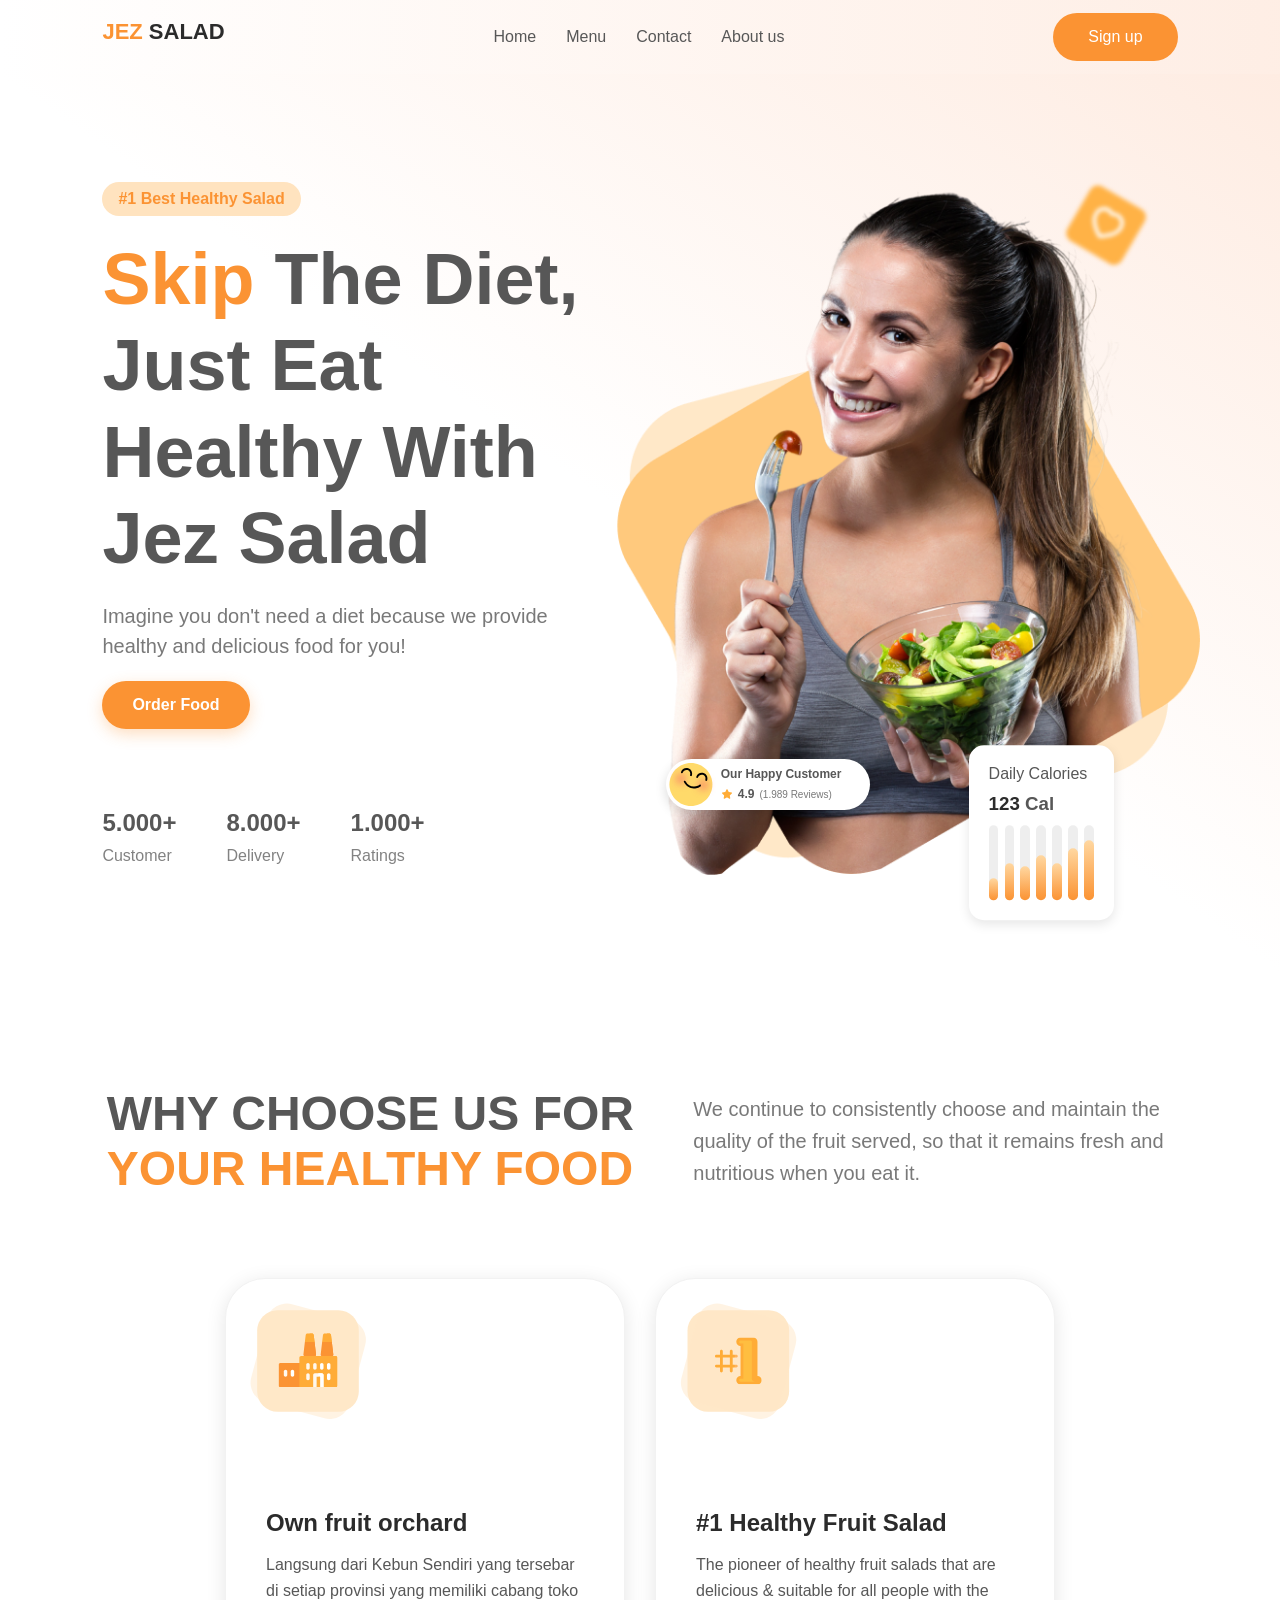
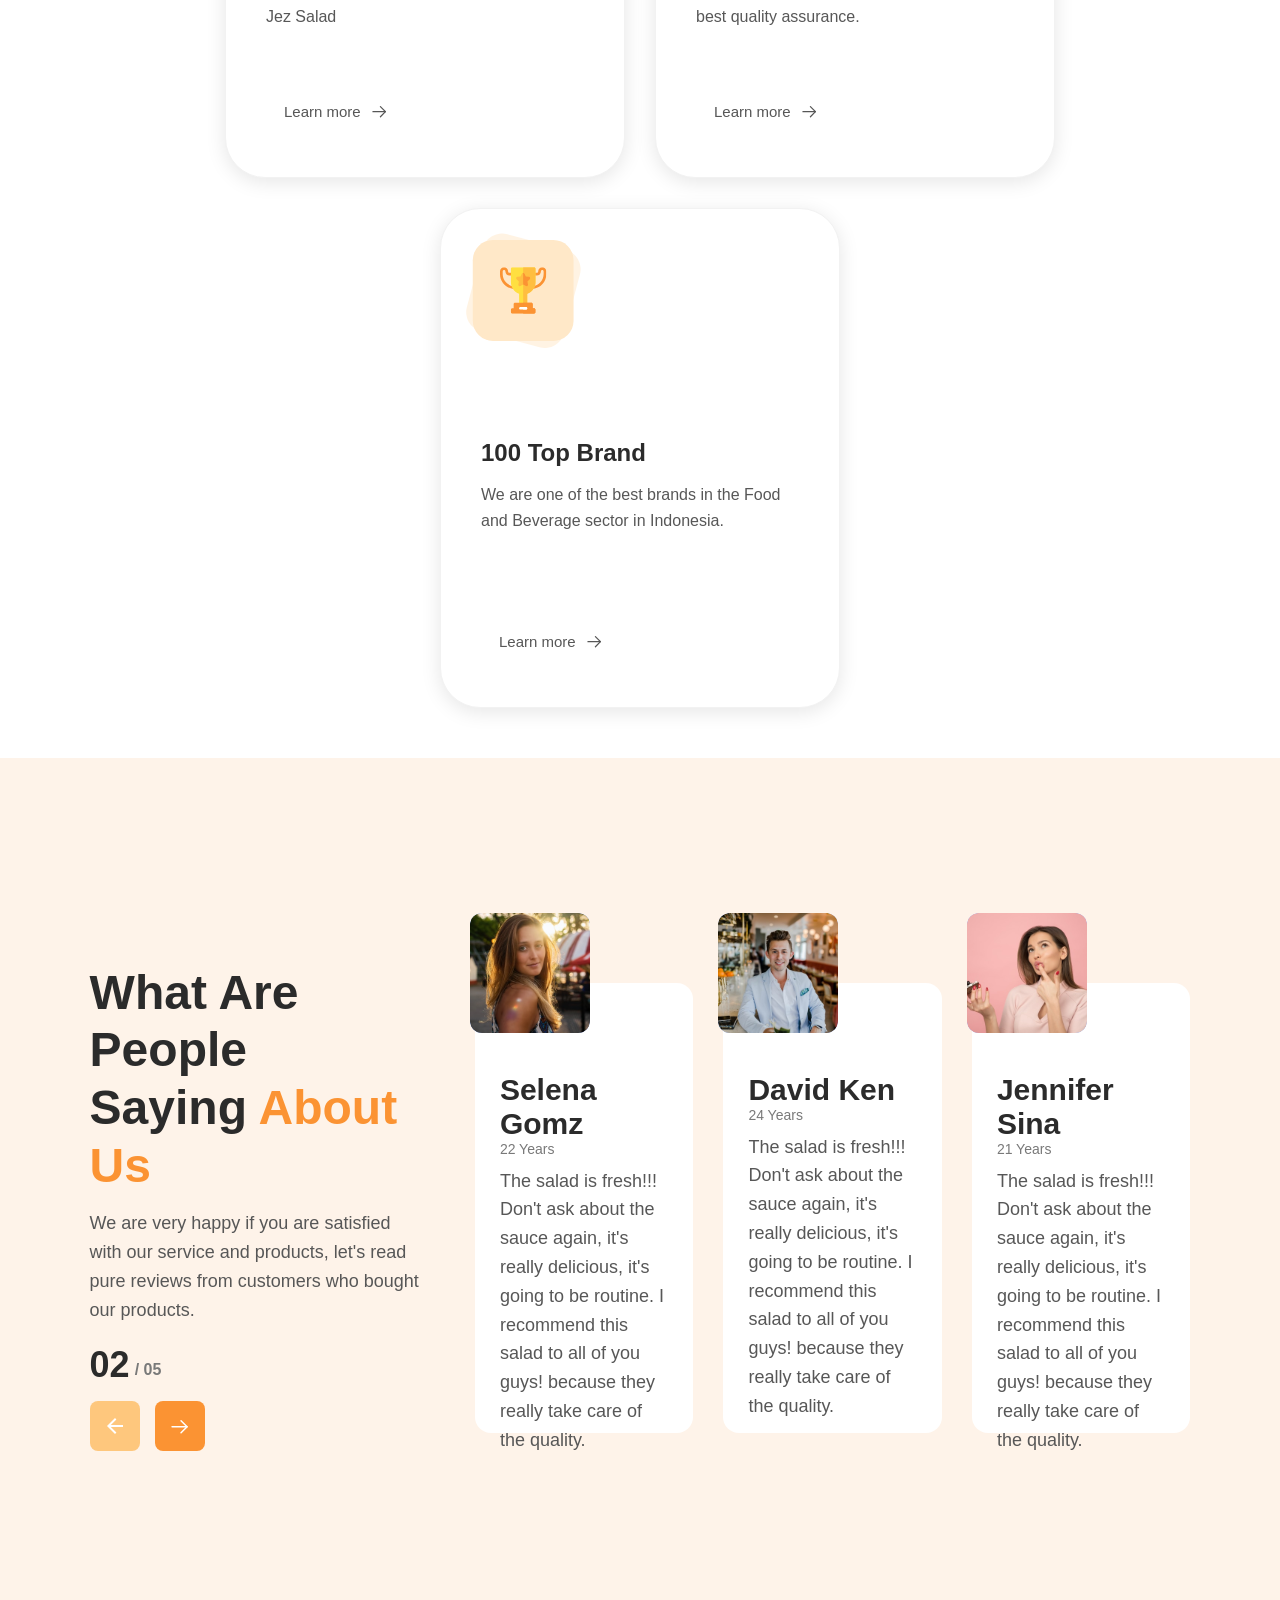
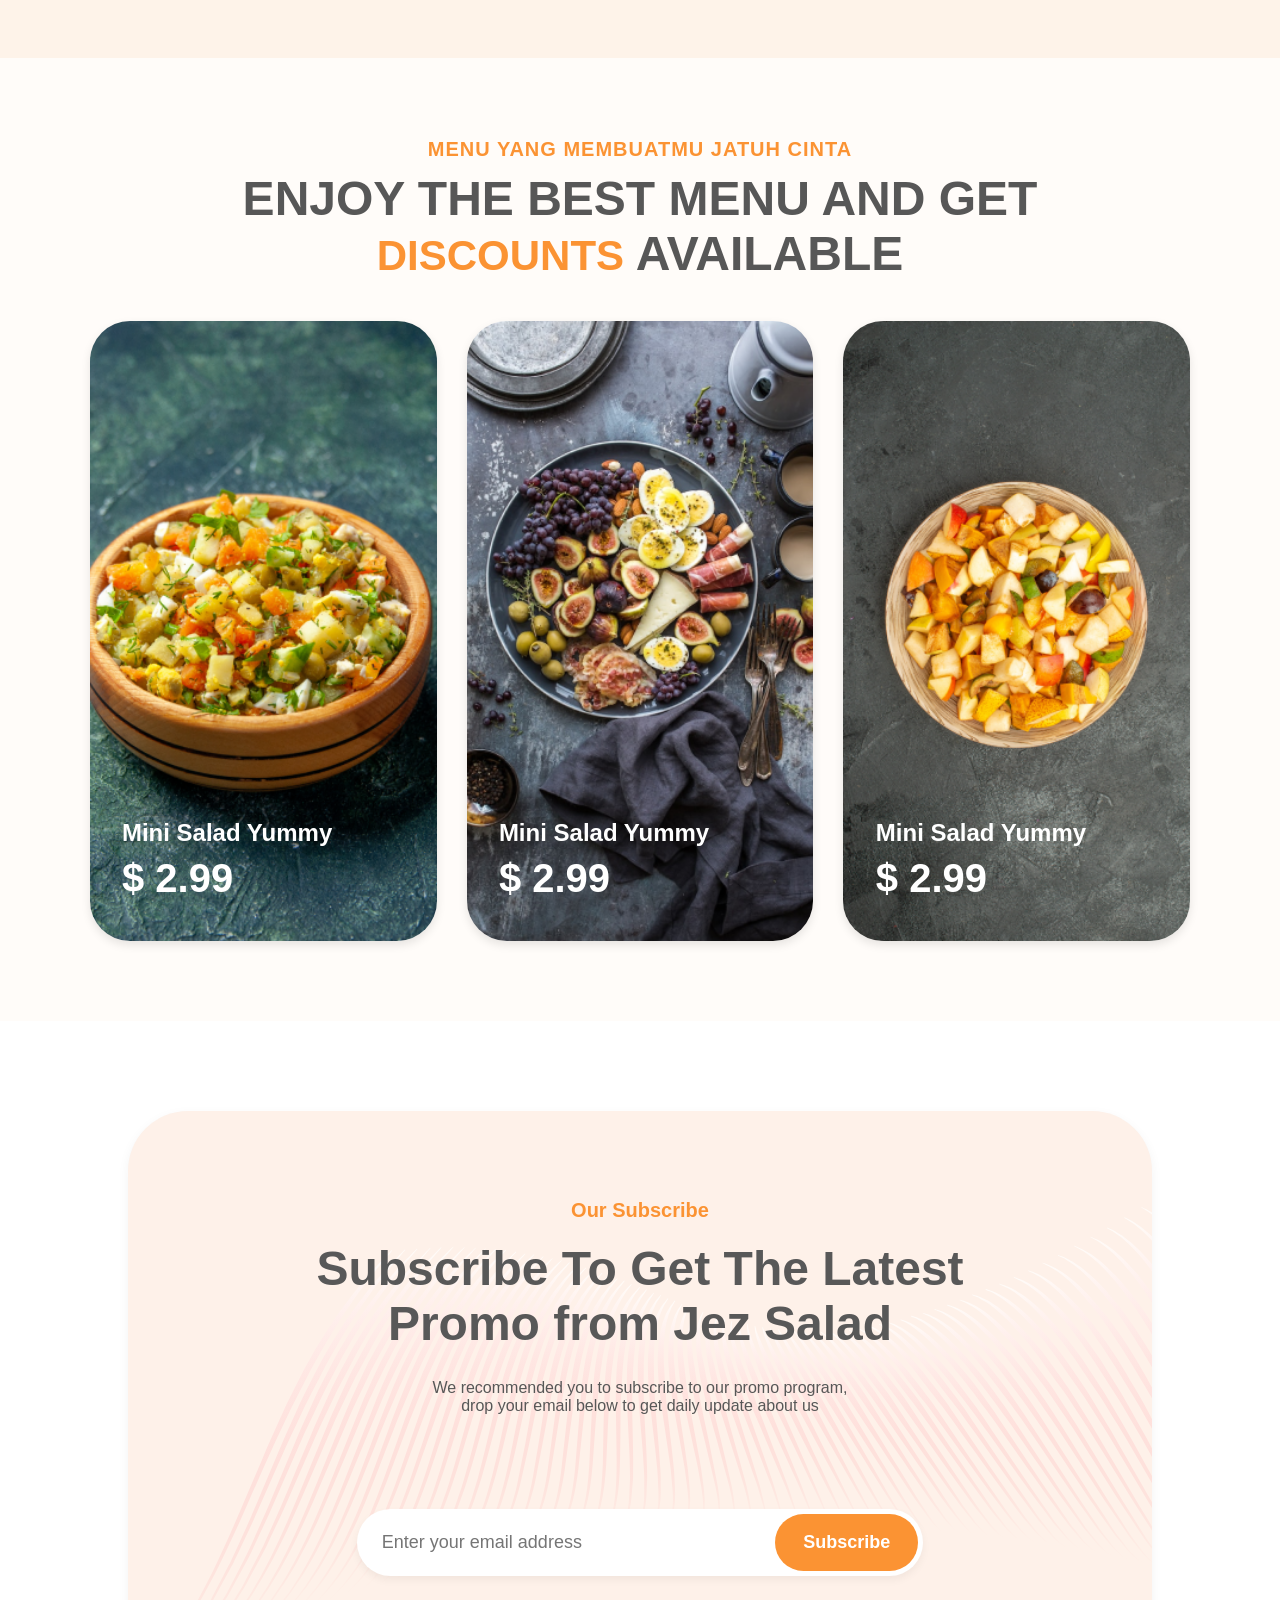
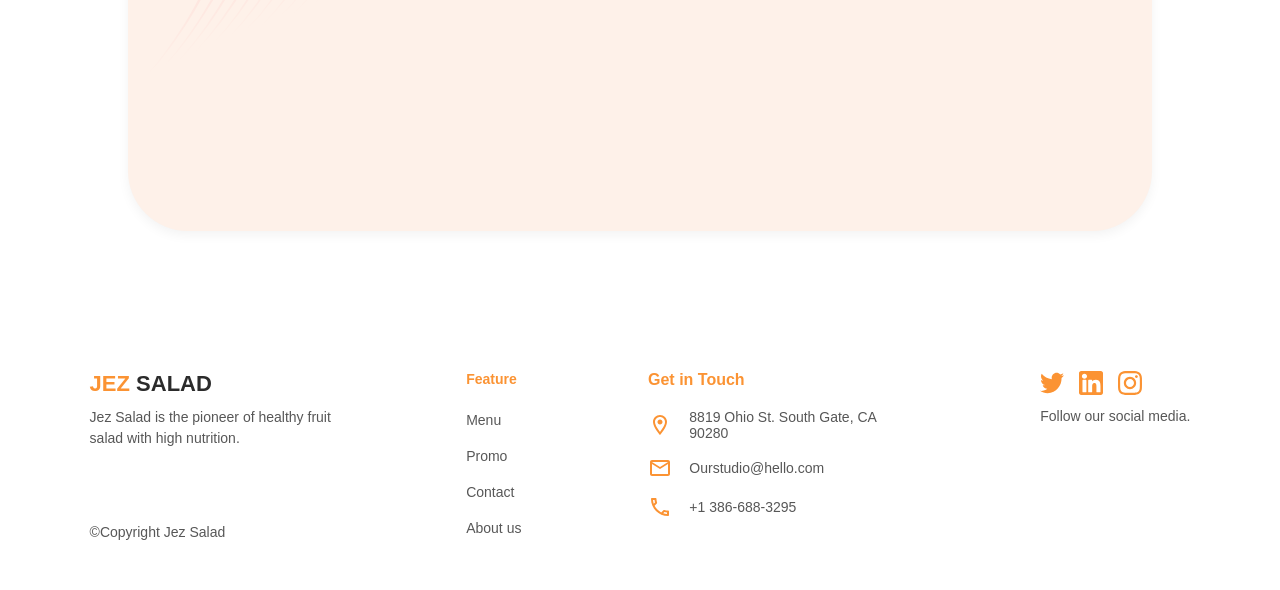
==== commit 2e4ff075: "Final version" ====
--- a/index.html
+++ b/index.html
@@ -175,12 +175,11 @@
                         <p class="third-block-cards-numeration-main">02</p><span class="third-block-cards-numeration-second">/ 05</span>
                     </div>
                     <div class="third-block-cards-arrows">
-                        <!-- єсі що не видно стрілку вліво бо вона сама біла -->
                         <div class="third-block-cards-left-arrow">
                             <img class="third-block-not-activated-arrow" src="images/left-arrow.svg" alt="left-arrow"/>
                         </div>
                         <div class="third-block-cards-right-arrow">
-                            <img class="third-block-activated-arrow" src="images/right-arrow.svg" alt="right-arrow"/>
+                            <img class="third-block-activated-arrow" src="images/white-right-arrow.svg" alt="right-arrow"/>
                         </div>
                     </div>
                 </section>
@@ -214,7 +213,7 @@
             <section class="fourth-block">
                 <section class="fourth-block-text">
                     <h3 class="fourth-block-text-small" >MENU YANG MEMBUATMU JATUH CINTA</h3>
-                    <h1 class="fourth-block-text-big">ENJOY THE BEST MENU AND GET</h1><span >DISCOUNTS</span><h1 class="fourth-block-text-big"> AVAILABLE</h1>
+                    <h1 class="fourth-block-text-big">ENJOY THE BEST MENU AND GET<br> </h1><span >DISCOUNTS</span><h1 class="fourth-block-text-big"> AVAILABLE</h1>
                 </section>
                 <section class="fourth-block-cards">
                     <article class="fourth-block-single-card">
@@ -241,7 +240,7 @@
                 </section>
             </section>
             <section class="fifth-block">
-                    <img class="subscription-background-image" src="images/subscription-background-lines.svg" alt="subscription-background"/>
+                <div class="fifth-block-container">
                     <h4 class="fifth-block-subscription-small-main-text" >Our Subscribe</h4>
                     <h2 class="fifth-block-subscription-big-main-text">Subscribe To Get The Latest<br>Promo from Jez Salad</h2>
                     <p class="fifth-block-subscription-main-undertext">We recommended you to subscribe to our promo program,<br> drop your email below to get daily update about us</p>
@@ -249,6 +248,8 @@
                         <input type="email" id="email" placeholder="Enter your email address">
                         <button type="submit">Subscribe</button>
                     </form>
+
+                </div>
             </section>
             <footer class="footer">
                 <section class="logo">
@@ -279,9 +280,11 @@
                     </div>
                 </section>
                 <section class="social-links">
-                    <a href="#" class="footer-link"><img class="footer-icon" src="images/twitter-icon.svg" alt="twitter-icon"/></a>
-                    <a href="#" class="footer-link"><img class="footer-icon" src="images/linkedin-icon.svg" alt="linkedin-icon"/></a>
-                    <a href="#" class="footer-link"><img class="footer-icon" src="images/insta-icon.svg" alt="insta-icon"/></a>
+                    <div class="social-icons">
+                        <a href="#" class="footer-link"><img src="images/twitter-icon.svg" alt="Twitter"/></a>
+                        <a href="#" class="footer-link"><img src="images/linkedin-icon.svg" alt="LinkedIn"/></a>
+                        <a href="#" class="footer-link"><img src="images/insta-icon.svg" alt="Instagram"/></a>
+                    </div>
                     <span class="footer-social-links-text">Follow our social media.</span>
                 </section>
             </footer>
--- a/css/styles.css
+++ b/css/styles.css
@@ -1,11 +1,11 @@
 * {
   margin: 0;
   padding: 0;
-  box-sizing: border-box
+  box-sizing: border-box;
 }
 
 body {
-  font-family: 'Poppins', sans-serif;
+  font-family: "Poppins", sans-serif;
   color: #575757;
 }
 
@@ -13,19 +13,18 @@
   display: flex;
   justify-content: space-between;
   align-items: center;
-  padding: 1% 5%;
-  background: linear-gradient(to right, #fff 0%, #FEECE2 110%);
-}
-
+  padding: 1% 8%;
+  background: linear-gradient(to right, #fff 0%, #feece2 110%);
+}
 
 .logo-text {
   font-size: 22px;
   font-weight: bold;
-  font-family: 'Roboto', sans-serif;
+  font-family: "Roboto", sans-serif;
 }
 
 .logo-text span {
-  color: #FB9333;
+  color: #fb9333;
 }
 
 .header-nav {
@@ -45,14 +44,14 @@
 
 .header-link:hover,
 .header-link.active {
-  color: #FB9333;
+  color: #fb9333;
   font-weight: 700;
 }
 
 .sign-up-button {
-  background: #FB9333;
+  background: #fb9333;
   color: white;
-  padding: 10px 25px;
+  padding: 15px 35px;
   border-radius: 25px;
   border: none;
   font-weight: 500;
@@ -62,9 +61,8 @@
 }
 
 .sign-up-button:hover {
-  background: #FB9333;
-}
-
+  background: #fb9333;
+}
 
 .container-first-block {
   display: flex;
@@ -72,9 +70,8 @@
   justify-content: space-between;
   padding: 0% 8%;
   min-height: 100vh;
-  background: linear-gradient(215deg, #FEECE2 0%, #fff 50%);
-}
-
+  background: linear-gradient(215deg, #feece2 0%, #fff 50%);
+}
 
 .container-first-block-text {
   display: flex;
@@ -86,18 +83,16 @@
   gap: 20px;
 }
 
-
 .numberone-container-text {
   display: inline-block;
-  background: #FFE3BF;
-  color: #FB9333;
+  background: #ffe3bf;
+  color: #fb9333;
   font-weight: 600;
   padding: 8px 16px;
   border-radius: 20px;
   font-size: 16px;
 }
 
-
 .first-block-text {
   font-size: 72px;
   font-weight: 700;
@@ -106,11 +101,9 @@
   max-width: 90%;
 }
 
-
 .skip-text {
-  color: #FB9333;
-}
-
+  color: #fb9333;
+}
 
 .skip-text-under {
   font-size: 20px;
@@ -119,9 +112,8 @@
   line-height: 1.5;
 }
 
-
 .order-food-button {
-  background: #FB9333;
+  background: #fb9333;
   color: white;
   padding: 15px 30px;
   border: none;
@@ -132,8 +124,9 @@
   transition: all 0.3s ease;
   box-shadow: 0 5px 15px rgba(251, 147, 51, 0.3);
 }
+
 .order-food-button:hover {
-  background: #E47D1F;
+  background: #e47d1f;
   transform: scale(1.05);
 }
 
@@ -160,8 +153,6 @@
   font-weight: 500;
   color: #828282;
 }
-
-
 
 .container-first-block-woman {
   width: 50%;
@@ -188,7 +179,6 @@
   z-index: 3;
   filter: blur(2px);
 }
-
 
 .customer-comment-container {
   position: absolute;
@@ -204,13 +194,11 @@
   z-index: 3;
 }
 
-
 .customer-comment-container img {
   width: 25%;
   height: 25%;
 }
 
-
 .customer-comment-rating {
   display: flex;
   align-items: center;
@@ -220,33 +208,30 @@
   color: #797979;
 }
 
-.customer-comment-text{
+.customer-comment-text {
   font-size: 12px;
   color: #575757;
   font-weight: bold;
   margin-bottom: 5%;
 }
-
 
 .customer-comment-star-icon {
   width: 10% !important;
   height: 10% !important;
-  color: #FB9333;
-}
-
-.customer-comment-text-rating{
+  color: #fb9333;
+}
+
+.customer-comment-text-rating {
   font-size: 12px;
   color: #575757;
   font-weight: 600;
 }
 
-.customer-comment-text-reviews{
+.customer-comment-text-reviews {
   font-size: 10px;
   color: #797979;
   font-weight: 400;
-
-}
-
+}
 
 .calories-rating {
   position: absolute;
@@ -258,7 +243,6 @@
   z-index: 3;
 }
 
-
 .calories-rating {
   position: absolute;
   right: 13%;
@@ -267,27 +251,25 @@
   border-radius: 15px;
   box-shadow: 0 4px 12px rgba(0, 0, 0, 0.1);
   z-index: 3;
-}
-
+  transform: translateY(175%);
+}
 
 .calories-progress-bars {
   display: flex;
   align-items: flex-end;
-  gap: 5px;
+  gap: 6%;
   height: 75px;
   position: relative;
 }
 
-
 .calories-progress-wrapper {
   position: relative;
-  width: 9px;
+  width: 15px;
   height: 100%;
   display: flex;
   justify-content: center;
   align-items: flex-end;
 }
-
 
 .calories-progress-background {
   width: 100%;
@@ -297,30 +279,28 @@
   position: absolute;
 }
 
-
 .calories-progress {
   width: 100%;
   border-radius: 5px;
-  background: linear-gradient(to top, #FF6B00, #FFB74D);
+  background: linear-gradient(to top, #FB9333, #FFD7A0);
   position: relative;
 }
 
-
 .calories-number {
-  font-family: 'Poppins', sans-serif;
+  font-family: "Poppins", sans-serif;
   padding-top: 10px;
   padding-bottom: 10px;
 }
 
-
 .calories-number span {
-  color: #2B2B2B;
-}
-
-
-
-
-
+  color: #2b2b2b;
+}
+
+.calories-title{
+  font-size: 16px;
+  color: #575757;
+  font-weight: 500;
+}
 
 .container-second-block {
   display: flex;
@@ -346,7 +326,7 @@
 }
 
 .second-block-text-1 .highlight {
-  color: #FB9333;
+  color: #fb9333;
 }
 
 .second-block-text-2 {
@@ -356,8 +336,6 @@
   line-height: 1.6;
 }
 
-
-
 .second-block-cards {
   display: flex;
   justify-content: center;
@@ -366,7 +344,6 @@
   width: 100%;
   margin-top: 20px;
 }
-
 
 .second-block-single-card {
   background: #fff;
@@ -385,19 +362,16 @@
   position: relative;
 }
 
-
 .second-block-single-card:hover {
   transform: translateY(-5px);
 }
 
-
 .second-block-card-icon {
   width: 125px !important;
   position: absolute;
   top: 20px;
   left: 20px;
 }
-
 
 .card-text {
   text-align: left;
@@ -408,7 +382,7 @@
 .card-text-main {
   font-size: 24px;
   font-weight: 700;
-  color: #2B2B2B;
+  color: #2b2b2b;
   margin-bottom: 15px;
 }
 
@@ -430,7 +404,6 @@
   cursor: pointer;
 }
 
-
 .card-link-container a {
   text-decoration: none;
   color: #575757;
@@ -440,7 +413,6 @@
   display: flex;
   align-items: center;
 }
-
 
 .card-right-arrow {
   width: 20px;
@@ -453,64 +425,52 @@
   margin-left: 8px;
 }
 
-
 .card-link-container:hover {
-  background: #FB9333;
+  background: #fb9333;
 }
 
 .card-link-container:hover a {
   color: #fff !important;
 }
 
-
-
-
-
-
-/* Full Section - Full Width & Height */
 .container-third-block {
   display: flex;
   justify-content: space-between;
   align-items: center;
   width: 100%;
   min-height: 100vh;
-  background: #FEF3E9;
-  padding: 80px 7%;
-}
-
-/* Left Text Section */
+  background: #fef3e9;
+  padding: 9% 7%;
+}
+
 .third-block-text {
-  max-width: 40%;
-}
-
-/* Heading */
+  max-width: 60%;
+}
+
 .third-block-text-1 {
-  font-size: 56px;
-  font-weight: 700;
-  color: #2B2B2B;
+  font-size: 48px;
+  font-weight: 700;
+  color: #2b2b2b;
   margin-bottom: 15px;
   line-height: 1.2;
 }
 
-/* Orange Highlight */
 .third-block-text-1 span {
-  color: #FB9333;
-}
-
-/* Paragraph */
+  color: #fb9333;
+}
+
 .third-block-text-2 {
   font-size: 18px;
   color: #575757;
   line-height: 1.6;
 }
 
-/* Number Pagination */
 .third-block-cards-numeration {
   display: flex;
   align-items: center;
   font-size: 36px;
   font-weight: 700;
-  color: #2B2B2B;
+  color: #2b2b2b;
   margin-top: 20px;
 }
 
@@ -518,9 +478,9 @@
   font-size: 16px;
   color: #797979;
   margin-left: 5px;
-}
-
-/* Arrows */
+  margin-top: 3%;
+}
+
 .third-block-cards-arrows {
   display: flex;
   gap: 15px;
@@ -534,74 +494,65 @@
   display: flex;
   align-items: center;
   justify-content: center;
-  background: #FEC77D;
+  background: #fec77d;
   border-radius: 8px;
   transition: all 0.3s ease;
   cursor: pointer;
 }
 
-/* Active Right Arrow */
 .third-block-cards-right-arrow {
-  background: #FB9333;
-}
-
-/* Hover Effect */
+  background: #fb9333;
+}
+
 .third-block-cards-arrows div:hover {
-  background: #FB9333;
-}
-
-/* Cards Layout */
+  background: #fb9333;
+}
+
 .third-block-cards {
   display: flex;
   gap: 30px;
   max-width: 65%;
   overflow: visible;
-}
-
-/* Individual Review Card */
+  margin-left: 5%;
+}
+
 .third-block-single-card {
   position: relative;
   background: white;
   border-radius: 16px;
-  padding: 80px 25px 10px; /* Extra padding for profile image space */
+  padding: 80px 25px 10px;
   width: 350px;
   height: 450px;
   transition: transform 0.3s ease;
-  overflow: visible; /* Ensures profile image is not cut off */
-}
-
-/* Hover Effect for Cards */
+  overflow: visible;
+}
+
 .third-block-single-card:hover {
   transform: translateY(-5px);
 }
 
-/* Profile Image */
 .reviewer-icon {
   width: 120px;
   height: 120px;
   border-radius: 12px;
   position: absolute;
-  top: -70px; /* Moves it fully above the card */
+  top: -70px;
   left: 25%;
   transform: translateX(-50%);
-  background: white; /* Prevents any background clipping */
-}
-
+  background: white;
+}
 
 .third-block-single-card:hover .reviewer-icon {
   transform: translateX(-50%) scale(1.1);
 }
 
-
-/* Name */
 .reviwer-name {
   font-size: 30px;
   font-weight: 700;
-  color: #2B2B2B;
+  color: #2b2b2b;
   margin-top: 10px;
 }
 
-/* Age */
 .reviewer-age {
   font-size: 14px;
   color: #797979;
@@ -609,9 +560,318 @@
   margin-bottom: 10px;
 }
 
-/* Review Text */
 .reviewer-review {
   font-size: 18px;
   color: #575757;
   line-height: 1.6;
 }
+
+.fourth-block {
+  text-align: center;
+  padding: 80px 7%;
+  background: #fffcf9;
+  min-height: 100vh;
+}
+
+.fourth-block-text-small {
+  font-size: 20px;
+  font-weight: 600;
+  color: #fb9333;
+  letter-spacing: 1px;
+  margin-bottom: 10px;
+}
+
+.fourth-block-text-big {
+  font-size: 48px;
+  font-weight: 700;
+  color: #575757;
+  display: inline;
+}
+
+.fourth-block-text span {
+  font-size: 42px;
+  font-weight: 700;
+  color: #fb9333;
+  display: inline-block;
+}
+
+.fourth-block-cards {
+  display: flex;
+  justify-content: center;
+  gap: 30px;
+  margin-top: 40px;
+}
+
+.fourth-block-single-card {
+  position: relative;
+  width: 480px;
+  height: 620px;
+  border-radius: 40px;
+  overflow: hidden;
+  box-shadow: 0px 4px 10px rgba(0, 0, 0, 0.1);
+  transition: transform 0.3s ease;
+}
+
+.fourth-block-single-card:hover {
+  transform: translateY(-10px);
+}
+
+.dish-card {
+  width: 100%;
+  height: 100%;
+  object-fit: cover;
+  border-radius: 20px;
+}
+
+.fourth-block-card-text-container {
+  position: absolute;
+  bottom: 15px;
+  left: 5%;
+  width: 100%;
+  color: white;
+  padding: 15px;
+  text-align: left;
+}
+
+.fourth-block-card-text {
+  font-size: 24px;
+  font-weight: 600;
+  margin-bottom: 3%;
+}
+
+.fourth-block-card-text-price {
+  font-size: 40px;
+  font-weight: 700;
+  margin-bottom: 3%;
+}
+
+
+
+
+
+
+
+
+
+.fifth-block {
+  position: relative;
+  display: flex;
+  align-items: center;
+  justify-content: center;
+  width: 100%;
+  height: 100vh;
+  background: white;
+  font-family: 'Poppins', sans-serif;
+}
+
+
+.fifth-block-container {
+  position: relative;
+  width: 80%;
+  height: 80%;
+  padding: 60px 40px;
+  background-color: #FEF1E9;
+  background-image: url('../images/subscription-background-lines.svg');
+  background-size: cover;
+  background-position: -40px -50%;
+  background-repeat: no-repeat;
+  border-radius: 60px;
+  box-shadow: 0px 4px 12px rgba(0, 0, 0, 0.05);
+  text-align: center;
+  z-index: 2;
+}
+
+.subscription-background-image {
+  position: absolute;
+  left: 50%;
+  transform: translateX(-50%);
+  width: 100%;
+  height: 100%;
+  z-index: 1;
+}
+
+.fifth-block-subscription-small-main-text {
+  font-size: 20px;
+  font-weight: 600;
+  color: #FB9333;
+  margin-top: 3%;
+  z-index: 2;
+}
+
+.fifth-block-subscription-big-main-text {
+  font-size: 48px;
+  font-weight: 700;
+  color: #585858;
+  margin-top: 2%;
+  z-index: 2;
+}
+
+.fifth-block-subscription-main-undertext {
+  font-size: 16px;
+  color: #575757;
+  margin-top: 3%;
+  z-index: 2;
+}
+
+.fifth-block-subscription-email-input-container {
+  display: flex;
+  align-items: center;
+  max-width: 60%;
+  background: white;
+  padding: 5px;
+  border-radius: 50px;
+  box-shadow: 0px 4px 8px rgba(0, 0, 0, 0.05);
+  margin: 0 auto;
+  margin-top: 10%;
+  z-index: 2;
+}
+
+.fifth-block-subscription-email-input-container input {
+  flex: 1;
+  font-size: 18px;
+  color: #575757;
+  border: none;
+  outline: none;
+  padding: 12px 20px;
+  border-radius: 50px;
+  z-index: 2;
+}
+
+.fifth-block-subscription-email-input-container button {
+  font-size: 18px;
+  font-weight: 600;
+  color: white;
+  background: #FB9333;
+  border: none;
+  padding: 18px 28px;
+  border-radius: 50px;
+  cursor: pointer;
+  transition: all 0.3s ease;
+  
+}
+
+.fifth-block-subscription-email-input-container button:hover {
+  background: #E67E22;
+}
+
+.footer {
+  display: flex;
+  justify-content: space-between;
+  align-items: flex-start;
+  width: 100%;
+  padding: 50px 7%;
+  background: #fff;
+  font-family: 'Poppins', sans-serif;
+}
+
+.logo {
+  max-width: 250px;
+}
+
+.logo-text {
+  font-size: 22px;
+  font-weight: 700;
+  color: #2B2B2B;
+  margin-bottom: 10px;
+}
+
+.logo-text span {
+  color: #FB9333;
+}
+
+.footer-copyright-text {
+  font-size: 14px;
+  color: #575757;
+  line-height: 1.5;
+  display: block;
+  margin-bottom: 30%;
+}
+
+.footer-copyright {
+  font-size: 14px;
+  color: #575757;
+  display: block;
+}
+
+.footer-links {
+  display: flex;
+  flex-direction: column;
+  gap: 20px;
+}
+
+.footer-links .footer-link:first-child {
+  font-weight: 700;
+  color: #FB9333;
+  margin-bottom: 5px;
+}
+
+.footer-link {
+  font-size: 14px;
+  color: #575757;
+  text-decoration: none;
+  transition: color 0.3s ease;
+}
+
+.footer-link:hover {
+  color: #FB9333;
+}
+
+.get-in-touch {
+  display: flex;
+  flex-direction: column;
+  gap: 15px;
+}
+
+.get-in-touch-text {
+  font-size: 16px;
+  font-weight: 700;
+  color: #FB9333;
+  margin-bottom: 5px;
+}
+
+.footer-location,
+.footer-email,
+.footer-phone {
+  display: flex;
+  align-items: center;
+  gap: 12px;
+}
+
+.footer-icon {
+  width: 24px;
+  height: 24px;
+}
+
+.footer-text {
+  font-size: 14px;
+  color: #575757;
+  margin-left: 2%;
+  gap: 10%;
+}
+
+.social-links {
+  display: flex;
+  flex-direction: column;
+  gap: 10px;
+}
+
+.social-icons {
+  display: flex;
+  gap: 15px;
+}
+
+.social-icons .footer-link img {
+  width: 24px;
+  height: 24px;
+  transition: transform 0.3s ease;
+}
+
+.social-icons .footer-link img:hover {
+  transform: scale(1.1);
+}
+
+.footer-social-links-text {
+  font-size: 14px;
+  color: #575757;
+  text-align: center;
+}
